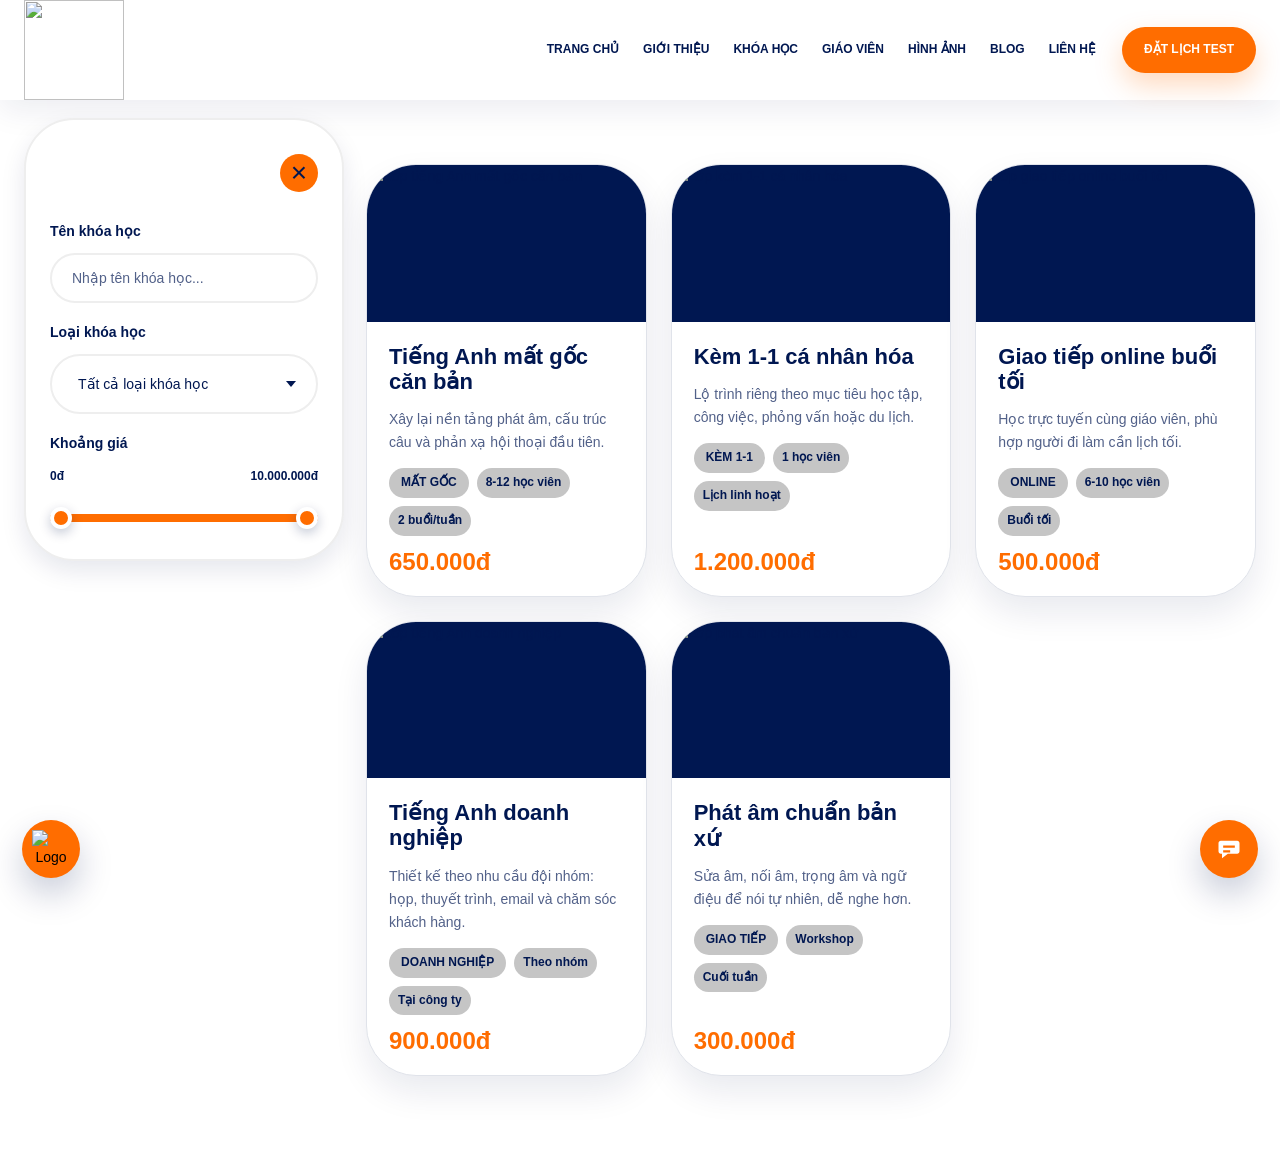
==== courses.html @ 7f7ee921 "a" ====
<!DOCTYPE html>
<html lang="vi">
<head>
    <meta charset="utf-8" />
    <meta name="viewport" content="width=device-width, initial-scale=1.0" />
    <meta name="description" content="Trung t&#xE2;m ti&#x1EBF;ng Anh giao ti&#x1EBF;p t&#x1EA1;i TPHCM v&#x1EDB;i l&#x1EDB;p s&#x129; s&#x1ED1; nh&#x1ECF;, gi&#xE1;o vi&#xEA;n n&#x1B0;&#x1EDB;c ngo&#xE0;i v&#xE0; l&#x1ED9; tr&#xEC;nh luy&#x1EC7;n ph&#x1EA3;n x&#x1EA1; nghe n&#xF3;i." />
    <title>Kh&#xF3;a h&#x1ECD;c - Ti&#x1EBF;ng Anh Vui v&#x1EBB;</title>
        <link rel="preconnect" href="https://tienganhvuive.vn" />
        <link rel="preconnect" href="https://res.cloudinary.com" />
    <link rel="stylesheet" href="LandingEn/wwwroot/lib/bootstrap/dist/css/bootstrap.min.css" />
    <link rel="stylesheet" href="LandingEn/wwwroot/css/typography.css?v=4etvDH6-shuMDyziEBqP0lnq5e_6v0TZ4nw8oBdQ0dU" />
    <link rel="stylesheet" href="LandingEn/wwwroot/css/site.css?v=85vBg7sgLcY0kNnCf492U_CWwC5AOQBlbFiXB572yCE" />
    <link rel="stylesheet" href="LandingEn/wwwroot/css/popups.css?v=ZS5tEaWZCQXdr45SMygAqDBMIy8T5Eso2tAUrZI_Wzs" />
    
    <link rel="stylesheet" href="LandingEn/wwwroot/css/Course.css?v=cexwVl7jRIns7R_e5esOS1dRqHcBjhzxTG322VKYxGQ" />

</head>
<body>
<header b-z2j7jse0i2 class="site-header">
    <nav b-z2j7jse0i2 class="main-nav" aria-label="&#x110;i&#x1EC1;u h&#x1B0;&#x1EDB;ng ch&#xED;nh">
        <div b-z2j7jse0i2 class="page-shell main-nav__inner">
            <a b-z2j7jse0i2 class="brand" href="./" aria-label="Ti&#x1EBF;ng Anh Vui v&#x1EBB;">
                <img b-z2j7jse0i2 src="https://res.cloudinary.com/dfzck0syr/image/upload/v1773413645/Unity_logo_jspj6u.png" alt="" />
            </a>
            <input b-z2j7jse0i2 class="nav-toggle" type="checkbox" id="nav-toggle" aria-label="M&#x1EDF; menu" />
            <label b-z2j7jse0i2 class="nav-toggle-label" for="nav-toggle" aria-hidden="true">
                <span b-z2j7jse0i2></span>
                <span b-z2j7jse0i2></span>
                <span b-z2j7jse0i2></span>
            </label>
            <div b-z2j7jse0i2 class="nav-links">
                    <a b-z2j7jse0i2 href="./#home">Trang ch&#x1EE7;</a>
                    <a b-z2j7jse0i2 href="./#intro">Gi&#x1EDB;i thi&#x1EC7;u</a>
                    <a b-z2j7jse0i2 href="courses.html">Kh&#xF3;a h&#x1ECD;c</a>
                    <a b-z2j7jse0i2 href="./#teachers">Gi&#xE1;o vi&#xEA;n</a>
                    <a b-z2j7jse0i2 href="./#gallery">H&#xEC;nh &#x1EA3;nh</a>
                    <a b-z2j7jse0i2 href="./#news">Blog</a>
                    <a b-z2j7jse0i2 href="./#contact">Li&#xEA;n h&#x1EC7;</a>
            </div>
                <a b-z2j7jse0i2 class="nav-cta" href="./#test-popup" data-test-trigger>&#x110;&#x1EB7;t l&#x1ECB;ch test</a>
        </div>
    </nav>
</header>

<main b-z2j7jse0i2>
    


<section class="courses-page">
    <div class="page-shell">
        <header class="courses-page__heading">
        </header>

        <div class="courses-page__workspace" data-course-layout>
        <form class="course-filter" data-course-filter>
            <div class="course-filter__header">
                <button class="course-filter__close" type="button" aria-label="T&#7841;m &#273;&#243;ng b&#7843;ng l&#7885;c" aria-expanded="true" data-course-filter-close>&times;</button>
            </div>
            <label class="course-filter__field course-filter__field--wide">
                <span>Tên khóa học</span>
                <input type="search" name="courseName" placeholder="Nhập tên khóa học..." autocomplete="off" />
            </label>
            <label class="course-filter__field">
                <span>Lo&#7841;i kh&#243;a h&#7885;c</span>
                <div class="course-type-field" data-course-type-select>
                    <button class="course-type-field__trigger" type="button" aria-expanded="false">
                        <span>T&#7845;t c&#7843; lo&#7841;i kh&#243;a h&#7885;c</span>
                        <span class="course-type-field__caret"></span>
                    </button>
                    <input type="hidden" name="courseType" value="" />
                    <div class="course-type-field__dropdown">
                        <button type="button" data-value="">T&#7845;t c&#7843; lo&#7841;i kh&#243;a h&#7885;c</button>
                        <button type="button" data-value="giao-tiep">Giao ti&#7871;p</button>
                        <button type="button" data-value="kem-1-1">K&#232;m 1-1</button>
                        <button type="button" data-value="mat-goc">M&#7845;t g&#7889;c</button>
                        <button type="button" data-value="online">Online</button>
                        <button type="button" data-value="doanh-nghiep">Doanh nghi&#7879;p</button>
                    </div>
                </div>
            </label>
            <div class="course-filter__field course-filter__field--wide course-filter__range-field">
                <span>Khoảng giá</span>
                <div class="course-price-range" data-course-price-range>
                    <div class="course-price-range__values">
                        <output data-course-min-price>0đ</output>
                        <output data-course-max-price>10.000.000đ</output>
                    </div>
                    <div class="course-price-range__slider">
                        <input type="range" name="minPrice" min="0" max="10000000" step="50000" value="0" aria-label="Giá thấp nhất" />
                        <input type="range" name="maxPrice" min="0" max="10000000" step="50000" value="10000000" aria-label="Giá cao nhất" />
                    </div>
                </div>
            </div>
        </form>

        <div class="course-results">
            <button class="course-filter-toggle" type="button" aria-label="M&#7903; b&#7843;ng l&#7885;c" aria-expanded="false" data-course-filter-open hidden>
                <img src="LandingEn/wwwroot/img/filter-button.svg" alt="" />
            </button>

        <div class="course-list" data-course-list>
                <article class="course-list__card"
                         data-course-card
                         data-title="Ti&#x1EBF;ng Anh m&#x1EA5;t g&#x1ED1;c c&#x103;n b&#x1EA3;n"
                         data-type="mat-goc"
                         data-price="650000"
                         data-course-video="https://www.youtube-nocookie.com/embed/videoseries?list=PL4dsuY41Ze_Mjm-L0pfLfeEwmZFC5w-U7"
                         data-course-detail="Ti&#x1EBF;ng Anh m&#x1EA5;t g&#x1ED1;c c&#x103;n b&#x1EA3;n &#x111;&#x1B0;&#x1EE3;c thi&#x1EBF;t k&#x1EBF; &#x111;&#x1EC3; gi&#xFA;p h&#x1ECD;c vi&#xEA;n x&#xE2;y l&#x1EA1;i n&#x1EC1;n t&#x1EA3;ng ph&#xE1;t &#xE2;m, c&#x1EA5;u tr&#xFA;c c&#xE2;u v&#xE0; ph&#x1EA3;n x&#x1EA1; h&#x1ED9;i tho&#x1EA1;i theo t&#x1EEB;ng b&#x1B0;&#x1EDB;c."
                         data-course-audience="8-12 h&#x1ECD;c vi&#xEA;n"
                         data-course-schedule="2 bu&#x1ED5;i/tu&#x1EA7;n"
                         data-course-roadmap="Ki&#x1EC3;m tra &#x111;&#x1EA7;u v&#xE0;o, c&#x1EE7;ng c&#x1ED1; ph&#xE1;t &#xE2;m v&#xE0; m&#x1EAB;u c&#xE2;u n&#x1EC1;n t&#x1EA3;ng, luy&#x1EC7;n h&#x1ED9;i tho&#x1EA1;i ng&#x1EAF;n r&#x1ED3;i theo d&#xF5;i ti&#x1EBF;n &#x111;&#x1ED9; trong su&#x1ED1;t kh&#xF3;a h&#x1ECD;c.">
                    <img src="https://tienganhnghenoi.vn/wp-content/uploads/2025/11/lop-nhom-vuong-1-min.jpg" alt="L&#x1EDB;p ti&#x1EBF;ng Anh m&#x1EA5;t g&#x1ED1;c c&#x103;n b&#x1EA3;n" />
                    <div class="course-list__body">
                        <h2>Ti&#x1EBF;ng Anh m&#x1EA5;t g&#x1ED1;c c&#x103;n b&#x1EA3;n</h2>
                        <p>X&#xE2;y l&#x1EA1;i n&#x1EC1;n t&#x1EA3;ng ph&#xE1;t &#xE2;m, c&#x1EA5;u tr&#xFA;c c&#xE2;u v&#xE0; ph&#x1EA3;n x&#x1EA1; h&#x1ED9;i tho&#x1EA1;i &#x111;&#x1EA7;u ti&#xEA;n.</p>
                        <div class="course-list__meta">
                            <span class="course-list__tag">M&#x1EA5;t g&#x1ED1;c</span>
                            <span>8-12 h&#x1ECD;c vi&#xEA;n</span>
                            <span>2 bu&#x1ED5;i/tu&#x1EA7;n</span>
                        </div>
                        <strong>650.000&#x111;</strong>
                        <a data-test-trigger href="./#test-popup">Đăng ký test</a>
                    </div>
                </article>
                <article class="course-list__card"
                         data-course-card
                         data-title="K&#xE8;m 1-1 c&#xE1; nh&#xE2;n h&#xF3;a"
                         data-type="kem-1-1"
                         data-price="1200000"
                         data-course-video="https://www.youtube-nocookie.com/embed/videoseries?list=PL4dsuY41Ze_MZ7yAhcn4vQ2t7-CMDKwFk"
                         data-course-detail="K&#xE8;m 1-1 c&#xE1; nh&#xE2;n h&#xF3;a t&#x1EAD;p trung v&#xE0;o m&#x1EE5;c ti&#xEA;u ri&#xEA;ng c&#x1EE7;a t&#x1EEB;ng h&#x1ECD;c vi&#xEA;n, t&#x1EEB; giao ti&#x1EBF;p c&#xF4;ng vi&#x1EC7;c &#x111;&#x1EBF;n ph&#x1ECF;ng v&#x1EA5;n, du l&#x1ECB;ch ho&#x1EB7;c h&#x1ECD;c t&#x1EAD;p."
                         data-course-audience="1 h&#x1ECD;c vi&#xEA;n"
                         data-course-schedule="L&#x1ECB;ch linh ho&#x1EA1;t"
                         data-course-roadmap="Ki&#x1EC3;m tra &#x111;&#x1EA7;u v&#xE0;o, x&#xE2;y l&#x1ED9; tr&#xEC;nh c&#xE1; nh&#xE2;n, h&#x1ECD;c theo m&#x1EE5;c ti&#xEA;u &#x1B0;u ti&#xEA;n v&#xE0; &#x111;i&#x1EC1;u ch&#x1EC9;nh ti&#x1EBF;n &#x111;&#x1ED9; sau t&#x1EEB;ng giai &#x111;o&#x1EA1;n.">
                    <img src="https://tienganhnghenoi.vn/wp-content/uploads/2025/11/lop-online-web-min.jpg" alt="L&#x1EDB;p k&#xE8;m 1-1 c&#xE1; nh&#xE2;n h&#xF3;a" />
                    <div class="course-list__body">
                        <h2>K&#xE8;m 1-1 c&#xE1; nh&#xE2;n h&#xF3;a</h2>
                        <p>L&#x1ED9; tr&#xEC;nh ri&#xEA;ng theo m&#x1EE5;c ti&#xEA;u h&#x1ECD;c t&#x1EAD;p, c&#xF4;ng vi&#x1EC7;c, ph&#x1ECF;ng v&#x1EA5;n ho&#x1EB7;c du l&#x1ECB;ch.</p>
                        <div class="course-list__meta">
                            <span class="course-list__tag">K&#xE8;m 1-1</span>
                            <span>1 h&#x1ECD;c vi&#xEA;n</span>
                            <span>L&#x1ECB;ch linh ho&#x1EA1;t</span>
                        </div>
                        <strong>1.200.000&#x111;</strong>
                        <a data-test-trigger href="./#test-popup">Đăng ký test</a>
                    </div>
                </article>
                <article class="course-list__card"
                         data-course-card
                         data-title="Giao ti&#x1EBF;p online bu&#x1ED5;i t&#x1ED1;i"
                         data-type="online giao-tiep"
                         data-price="500000"
                         data-course-video="https://www.youtube-nocookie.com/embed/videoseries?list=PL4dsuY41Ze_PDaXlrbOLzGvwVs42DECww"
                         data-course-detail="Giao ti&#x1EBF;p online bu&#x1ED5;i t&#x1ED1;i ph&#xF9; h&#x1EE3;p h&#x1ECD;c vi&#xEA;n b&#x1EAD;n ban ng&#xE0;y nh&#x1B0;ng v&#x1EAB;n c&#x1EA7;n luy&#x1EC7;n nghe n&#xF3;i &#x111;&#x1EC1;u &#x111;&#x1EB7;n v&#x1EDB;i gi&#xE1;o vi&#xEA;n."
                         data-course-audience="6-10 h&#x1ECD;c vi&#xEA;n"
                         data-course-schedule="Bu&#x1ED5;i t&#x1ED1;i"
                         data-course-roadmap="Ki&#x1EC3;m tra &#x111;&#x1EA7;u v&#xE0;o, h&#x1ECD;c tr&#x1EF1;c tuy&#x1EBF;n theo ch&#x1EE7; &#x111;&#x1EC1; giao ti&#x1EBF;p, luy&#x1EC7;n ph&#x1EA3;n x&#x1EA1; n&#xF3;i v&#xE0; nh&#x1EAD;n g&#xF3;p &#xFD; sau t&#x1EEB;ng bu&#x1ED5;i.">
                    <img src="https://tienganhnghenoi.vn/wp-content/uploads/2025/02/lop-q10-9-min.jpg" alt="L&#x1EDB;p giao ti&#x1EBF;p online bu&#x1ED5;i t&#x1ED1;i" />
                    <div class="course-list__body">
                        <h2>Giao ti&#x1EBF;p online bu&#x1ED5;i t&#x1ED1;i</h2>
                        <p>H&#x1ECD;c tr&#x1EF1;c tuy&#x1EBF;n c&#xF9;ng gi&#xE1;o vi&#xEA;n, ph&#xF9; h&#x1EE3;p ng&#x1B0;&#x1EDD;i &#x111;i l&#xE0;m c&#x1EA7;n l&#x1ECB;ch t&#x1ED1;i.</p>
                        <div class="course-list__meta">
                            <span class="course-list__tag">Online</span>
                            <span>6-10 h&#x1ECD;c vi&#xEA;n</span>
                            <span>Bu&#x1ED5;i t&#x1ED1;i</span>
                        </div>
                        <strong>500.000&#x111;</strong>
                        <a data-test-trigger href="./#test-popup">Đăng ký test</a>
                    </div>
                </article>
                <article class="course-list__card"
                         data-course-card
                         data-title="Ti&#x1EBF;ng Anh doanh nghi&#x1EC7;p"
                         data-type="doanh-nghiep giao-tiep"
                         data-price="900000"
                         data-course-video="https://www.youtube-nocookie.com/embed/videoseries?list=PL4dsuY41Ze_NzvQXS9hD1SAlBavm_7nXA"
                         data-course-detail="Ti&#x1EBF;ng Anh doanh nghi&#x1EC7;p &#x111;&#x1B0;&#x1EE3;c thi&#x1EBF;t k&#x1EBF; theo nhu c&#x1EA7;u th&#x1EF1;c t&#x1EBF; c&#x1EE7;a &#x111;&#x1ED9;i nh&#xF3;m, t&#x1EAD;p trung v&#xE0;o t&#xEC;nh hu&#x1ED1;ng giao ti&#x1EBF;p trong c&#xF4;ng vi&#x1EC7;c."
                         data-course-audience="Theo nh&#xF3;m"
                         data-course-schedule="T&#x1EA1;i c&#xF4;ng ty"
                         data-course-roadmap="Kh&#x1EA3;o s&#xE1;t nhu c&#x1EA7;u, ki&#x1EC3;m tra &#x111;&#x1EA7;u v&#xE0;o, thi&#x1EBF;t k&#x1EBF; n&#x1ED9;i dung theo nghi&#x1EC7;p v&#x1EE5; v&#xE0; b&#xE1;o c&#xE1;o ti&#x1EBF;n &#x111;&#x1ED9; &#x111;&#x1ECB;nh k&#x1EF3; cho doanh nghi&#x1EC7;p.">
                    <img src="https://tienganhnghenoi.vn/wp-content/uploads/2023/08/lop-cong-ty-3.jpg" alt="L&#x1EDB;p ti&#x1EBF;ng Anh doanh nghi&#x1EC7;p" />
                    <div class="course-list__body">
                        <h2>Ti&#x1EBF;ng Anh doanh nghi&#x1EC7;p</h2>
                        <p>Thi&#x1EBF;t k&#x1EBF; theo nhu c&#x1EA7;u &#x111;&#x1ED9;i nh&#xF3;m: h&#x1ECD;p, thuy&#x1EBF;t tr&#xEC;nh, email v&#xE0; ch&#x103;m s&#xF3;c kh&#xE1;ch h&#xE0;ng.</p>
                        <div class="course-list__meta">
                            <span class="course-list__tag">Doanh nghi&#x1EC7;p</span>
                            <span>Theo nh&#xF3;m</span>
                            <span>T&#x1EA1;i c&#xF4;ng ty</span>
                        </div>
                        <strong>900.000&#x111;</strong>
                        <a data-test-trigger href="./#test-popup">Đăng ký test</a>
                    </div>
                </article>
                <article class="course-list__card"
                         data-course-card
                         data-title="Ph&#xE1;t &#xE2;m chu&#x1EA9;n b&#x1EA3;n x&#x1EE9;"
                         data-type="giao-tiep"
                         data-price="300000"
                         data-course-video="https://www.youtube-nocookie.com/embed/videoseries?list=PL4dsuY41Ze_PDaXlrbOLzGvwVs42DECww"
                         data-course-detail="Ph&#xE1;t &#xE2;m chu&#x1EA9;n b&#x1EA3;n x&#x1EE9; gi&#xFA;p h&#x1ECD;c vi&#xEA;n s&#x1EED;a &#xE2;m, n&#x1ED1;i &#xE2;m, tr&#x1ECD;ng &#xE2;m v&#xE0; ng&#x1EEF; &#x111;i&#x1EC7;u &#x111;&#x1EC3; n&#xF3;i t&#x1EF1; nhi&#xEA;n, r&#xF5; v&#xE0; d&#x1EC5; nghe h&#x1A1;n."
                         data-course-audience="Workshop"
                         data-course-schedule="Cu&#x1ED1;i tu&#x1EA7;n"
                         data-course-roadmap="Ch&#x1EA9;n &#x111;o&#xE1;n l&#x1ED7;i ph&#xE1;t &#xE2;m, luy&#x1EC7;n &#xE2;m tr&#x1ECD;ng t&#xE2;m, th&#x1EF1;c h&#xE0;nh n&#x1ED1;i &#xE2;m v&#xE0; ng&#x1EEF; &#x111;i&#x1EC7;u qua t&#xEC;nh hu&#x1ED1;ng giao ti&#x1EBF;p.">
                    <img src="https://tienganhnghenoi.vn/wp-content/uploads/2024/12/lop-quan-10-3-min.jpg" alt="L&#x1EDB;p ph&#xE1;t &#xE2;m chu&#x1EA9;n b&#x1EA3;n x&#x1EE9;" />
                    <div class="course-list__body">
                        <h2>Ph&#xE1;t &#xE2;m chu&#x1EA9;n b&#x1EA3;n x&#x1EE9;</h2>
                        <p>S&#x1EED;a &#xE2;m, n&#x1ED1;i &#xE2;m, tr&#x1ECD;ng &#xE2;m v&#xE0; ng&#x1EEF; &#x111;i&#x1EC7;u &#x111;&#x1EC3; n&#xF3;i t&#x1EF1; nhi&#xEA;n, d&#x1EC5; nghe h&#x1A1;n.</p>
                        <div class="course-list__meta">
                            <span class="course-list__tag">Giao ti&#x1EBF;p</span>
                            <span>Workshop</span>
                            <span>Cu&#x1ED1;i tu&#x1EA7;n</span>
                        </div>
                        <strong>300.000&#x111;</strong>
                        <a data-test-trigger href="./#test-popup">Đăng ký test</a>
                    </div>
                </article>
        </div>

        <p class="course-list__empty" data-course-empty>Không tìm thấy khóa học phù hợp.</p>
        </div>
        </div>
    </div>
</section>

</main>



<div class="zalo-widget" data-zalo-widget>
    <button class="zalo-widget__trigger" type="button" aria-expanded="false" aria-controls="zalo-panel" aria-label="Mở thông tin Zalo">
        <img src="https://res.cloudinary.com/dfzck0syr/image/upload/v1788550999/zalo-1-logo_rgw9if.png" alt="Logo Zalo" />
    </button>
    <div class="zalo-widget__backdrop" data-zalo-close></div>
    <section class="zalo-widget__panel" id="zalo-panel" aria-label="Thông tin Zalo">
        <button class="floating-close" type="button" data-zalo-close aria-label="Đóng thông tin Zalo">
            <span></span>
            <span></span>
        </button>
        <div class="zalo-widget__content">
            <div class="zalo-widget__main">
                <div class="zalo-widget__profile">
                    <span class="zalo-widget__avatar">
                        <img src="https://res.cloudinary.com/dfzck0syr/image/upload/v1773413645/Unity_logo_jspj6u.png" alt="Logo popup zalo" />
                    </span>
                    <div>
                        <h3>Ti&#x1EBF;ng Anh Vui v&#x1EBB; <span>✓</span></h3>
                        <p>Gi&#xE1;o d&#x1EE5;c &amp; &#x110;&#xE0;o t&#x1EA1;o</p>
                    </div>
                </div>
                <div class="zalo-widget__details">
                    <h4>Th&#xF4;ng tin chi ti&#x1EBF;t</h4>
                    <div class="zalo-info-row">
                        <svg viewBox="0 0 24 24" aria-hidden="true"><path d="M12 2.75A7.25 7.25 0 0 0 4.75 10c0 5.35 6.72 10.72 7.01 10.94a.4.4 0 0 0 .48 0c.29-.22 7.01-5.59 7.01-10.94A7.25 7.25 0 0 0 12 2.75zm0 9.85A2.6 2.6 0 1 1 12 7.4a2.6 2.6 0 0 1 0 5.2z" /></svg>
                        <p>Th&#xE0;nh ph&#x1ED1; H&#x1ED3; Ch&#xED; Minh</p>
                    </div>
                    <div class="zalo-info-row">
                        <svg viewBox="0 0 24 24" aria-hidden="true"><path d="M6.7 10.8a15.1 15.1 0 0 0 6.5 6.5l2.15-2.15a1.35 1.35 0 0 1 1.37-.33c1.13.38 2.34.58 3.59.58.52 0 .94.42.94.94v3.4c0 .52-.42.94-.94.94A17.48 17.48 0 0 1 2.82 3.69c0-.52.42-.94.94-.94h3.41c.52 0 .94.42.94.94 0 1.25.2 2.46.58 3.59.15.47.03.98-.33 1.37L6.7 10.8z" /></svg>
                        <p><a href="tel:0528815642">0528815642</a></p>
                    </div>
                    <div class="zalo-info-row">
                        <svg viewBox="0 0 24 24" aria-hidden="true"><path d="M12 2.75a9.25 9.25 0 1 0 0 18.5 9.25 9.25 0 0 0 0-18.5zm.85 9.58 3.45 2.05-.76 1.28-4.19-2.49V6.8h1.5v5.53z" /></svg>
                        <p><span>&#x111;ang c&#x1EAD;p nh&#x1EAD;t</span> · M&#x1EDF; c&#x1EED;a l&#xFA;c 09:00</p>
                    </div>
                    <div class="zalo-info-row">
                        <svg viewBox="0 0 24 24" aria-hidden="true"><path d="M12 3.25 3.25 10.7l1 1.18 1.38-1.17v8.54h5.12v-5h2.5v5h5.12v-8.54l1.38 1.17 1-1.18L12 3.25z" /></svg>
                        <p><a href="https://tienganhvuive.vn" target="_blank" rel="noopener">https://tienganhvuive.vn</a></p>
                    </div>
                </div>
                <p class="zalo-widget__intro">V&#x1EDB;i nhi&#x1EC1;u n&#x103;m kinh nghi&#x1EC7;m trong l&#x129;nh v&#x1EF1;c &#x111;&#xE0;o t&#x1EA1;o ti&#x1EBF;ng Anh chu&#x1EA9;n b&#x1EA3;n ng&#x1EEF; t&#x1EA1;i Vi&#x1EC7;t Nam, Trung T&#xE2;m Ti&#x1EBF;ng Anh Vui v&#x1EBB; l&#xE0; m&#x1ED9;t trong nh&#x1EEF;ng &#x111;&#x1A1;n v&#x1ECB; ti&#xEA;n phong mang &#x111;&#x1EBF;n n&#x1EC1;n t&#x1EA3;ng m&#xF4;i tr&#x1B0;&#x1EDD;ng giao ti&#x1EBF;p v&#x1EDB;i gi&#xE1;o vi&#xEA;n n&#x1B0;&#x1EDB;c ngo&#xE0;i.</p>
            </div>
            <div class="zalo-widget__qr">
                <img src="https://res.cloudinary.com/dfzck0syr/image/upload/v1788551377/me_zalo_toyx50.jpg" alt="QR Zalo" />
                <span>M&#x1EDF; Zalo, b&#x1EA5;m qu&#xE9;t QR &#x111;&#x1EC3; qu&#xE9;t v&#xE0; xem tr&#xEA;n &#x111;i&#x1EC7;n tho&#x1EA1;i</span>
            </div>
        </div>
    </section>
</div>

<div class="quick-chat" data-quick-chat>
    <div class="quick-chat__menu" aria-label="Tùy chọn liên hệ nhanh">
        <a class="quick-chat__item quick-chat__item--phone" href="tel:0528815642" aria-label="Gọi điện">
            <svg viewBox="0 0 24 24" aria-hidden="true"><path d="M6.62 10.79c1.44 2.83 3.76 5.14 6.59 6.59l2.2-2.2c.3-.3.73-.39 1.12-.27 1.2.39 2.49.59 3.82.59.36 0 .65.29.65.65V20c0 .36-.29.65-.65.65C11.53 20.65 3.35 12.47 3.35 3.65 3.35 3.29 3.64 3 4 3h3.85c.36 0 .65.29.65.65 0 1.33.2 2.62.59 3.82.12.39.03.82-.27 1.12l-2.2 2.2z" /></svg>
            <span>Hotline</span>
        </a>
        <a class="quick-chat__item quick-chat__item--messenger" href="https://m.me/tienganhvuive" target="_blank" rel="noopener" aria-label="Facebook Messenger">
            <svg viewBox="0 0 24 24" aria-hidden="true"><path d="M12 2C6.48 2 2 6.14 2 11.25c0 2.91 1.45 5.51 3.72 7.2V22l3.4-1.87c.91.25 1.88.38 2.88.38 5.52 0 10-4.14 10-9.26S17.52 2 12 2zm.97 12.46-2.55-2.72-4.98 2.72 5.47-5.82 2.61 2.72 4.92-2.72-5.47 5.82z" /></svg>
            <span>Messenger</span>
        </a>
        <a class="quick-chat__item quick-chat__item--facebook" href="https://www.facebook.com/tienganhvuive/" target="_blank" rel="noopener" aria-label="Facebook">
            <svg viewBox="0 0 24 24" aria-hidden="true"><path d="M13.4 21v-7.7h2.6l.4-3h-3V8.35c0-.87.24-1.46 1.49-1.46h1.59V4.2c-.27-.04-1.22-.12-2.32-.12-2.3 0-3.88 1.4-3.88 3.98v2.22H7.7v3h2.58V21h3.12z" /></svg>
            <span>Facebook</span>
        </a>
        <a class="quick-chat__item quick-chat__item--mail" href="mailto:tienganhvuive@gmail.com" aria-label="Email">
            <svg viewBox="0 0 24 24" aria-hidden="true"><path d="M4 5h16c.55 0 1 .45 1 1v12c0 .55-.45 1-1 1H4c-.55 0-1-.45-1-1V6c0-.55.45-1 1-1zm8 7.35L5.34 7H5v10h14V7h-.34L12 12.35zM6.86 7 12 11.1 17.14 7H6.86z" /></svg>
            <span>Email</span>
        </a>
    </div>
    <button class="quick-chat__trigger" type="button" aria-expanded="false" aria-label="Mở tùy chọn liên hệ">
        <svg class="quick-chat__icon quick-chat__icon--chat" viewBox="0 0 24 24" aria-hidden="true"><path d="M5 5h14c1.1 0 2 .9 2 2v7c0 1.1-.9 2-2 2h-8l-5 4v-4H5c-1.1 0-2-.9-2-2V7c0-1.1.9-2 2-2zm2 4v2h10V9H7zm0 4v2h6v-2H7z" /></svg>
        <svg class="quick-chat__icon quick-chat__icon--close" viewBox="0 0 24 24" aria-hidden="true"><path d="M6.4 5 12 10.6 17.6 5 19 6.4 13.4 12 19 17.6 17.6 19 12 13.4 6.4 19 5 17.6 10.6 12 5 6.4 6.4 5z" /></svg>
    </button>
</div>

<div class="test-modal" id="test-popup" data-test-modal aria-hidden="true">
    <div class="test-modal__backdrop" data-test-close></div>
    <section class="test-modal__panel" role="dialog" aria-modal="true" aria-labelledby="test-modal-title">
        <button class="floating-close" type="button" data-test-close aria-label="Đóng popup đăng ký test">
            <span></span>
            <span></span>
        </button>
        <div class="test-modal__register">
        <h2 id="test-modal-title">Đăng Ký Test Trình Độ Miễn Phí</h2>
        <p>Đăng ký Test trình độ Miễn Phí cùng Giáo Viên Bản Xứ tại Ti&#x1EBF;ng Anh Vui v&#x1EBB;</p>
        <form class="test-form" novalidate>
            <label class="test-field" data-field="fullName">
                <span>Họ Tên *</span>
                <input type="text" name="fullName" autocomplete="name" placeholder="Họ Tên *" required />
                <em class="field-error">Trường này là bắt buộc</em>
            </label>
            <label class="test-field" data-field="phone">
                <span>Số Điện Thoại *</span>
                <div class="phone-field" data-country-select>
                    <button class="phone-field__country" type="button" aria-expanded="false" aria-label="Chọn quốc gia">
                        <span class="phone-field__flag">VN</span>
                        <span class="phone-field__caret"></span>
                    </button>
                    <div class="phone-field__input">
                        <span>Số Điện Thoại *</span>
                        <input type="tel" name="phone" autocomplete="tel" placeholder="+84 000 000 000" required />
                    </div>
                    <input type="hidden" name="countryCode" value="+84" />
                    <div class="phone-field__dropdown">
                        <div class="phone-field__search">
                            <span>⌕</span>
                            <input type="search" placeholder="Tìm kiếm quốc gia..." aria-label="Tìm kiếm quốc gia" />
                        </div>
                        <button type="button" data-code="+84" data-flag="VN"><span>Việt Nam</span><em>(+84)</em></button>
                        <button type="button" data-code="+44" data-flag="UK"><span>Vương quốc Anh</span><em>(+44)</em></button>
                    </div>
                </div>
                <em class="field-error">Trường này là bắt buộc</em>
            </label>
            <fieldset class="test-field" data-field="location">
                <legend>Bạn có thể học ở cơ sở nào? *</legend>
                <div class="test-form__locations">
                    <label><input type="radio" name="location" value="Quận 10" required /> <span>Quận 10</span></label>
                    <label><input type="radio" name="location" value="Bình Thạnh" /> <span>Bình Thạnh</span></label>
                    <label><input type="radio" name="location" value="Gò Vấp" /> <span>Gò Vấp</span></label>
                </div>
                <em class="field-error">Trường này là bắt buộc</em>
            </fieldset>
            <label class="test-field" data-field="need">
                <span>Nhu cầu học tiếng Anh của bạn</span>
                <div class="need-field" data-need-select>
                    <button class="need-field__trigger" type="button" aria-expanded="false">
                        <span>Nhu cầu học tiếng Anh của bạn</span>
                        <span class="need-field__caret"></span>
                    </button>
                    <input type="hidden" name="need" value="" />
                    <div class="need-field__dropdown">
                        <button type="button" data-value="Lớp Mất Gốc">Lớp Mất Gốc</button>
                        <button type="button" data-value="Lớp Giao Tiếp Nhóm">Lớp Giao Tiếp Nhóm</button>
                        <button type="button" data-value="Lớp 1 Kèm 1 (Online/Offline)">Lớp 1 Kèm 1 (Online/Offline)</button>
                        <button type="button" data-value="Lớp Thiếu Niên (10-15 Tuổi)">Lớp Thiếu Niên (10-15 Tuổi)</button>
                    </div>
                </div>
                <em class="field-error">Trường này là bắt buộc</em>
            </label>
            <button type="submit">Đăng ký</button>
            <p class="form-error-summary">Vui lòng điền vào tất cả các trường bắt buộc</p>
        </form>
        </div>
        <div class="test-modal__success" aria-live="polite" aria-hidden="true">
            <h2>Thành công</h2>
            <div class="test-success__actions">
                <button class="test-success__button test-success__button--zalo" type="button" data-test-contact="zalo" aria-label="Mở Zalo">
                    <img src="https://res.cloudinary.com/dfzck0syr/image/upload/v1788550999/zalo-1-logo_rgw9if.png" alt="Logo Zalo" />
                </button>
                <button class="test-success__button test-success__button--messenger" type="button" data-test-contact="messenger" aria-label="Mở Messenger">
                    <svg viewBox="0 0 24 24" aria-hidden="true"><path d="M12 2C6.48 2 2 6.14 2 11.25c0 2.91 1.45 5.51 3.72 7.2V22l3.4-1.87c.91.25 1.88.38 2.88.38 5.52 0 10-4.14 10-9.26S17.52 2 12 2zm.97 12.46-2.55-2.72-4.98 2.72 5.47-5.82 2.61 2.72 4.92-2.72-5.47 5.82z" /></svg>
                </button>
                <button class="test-success__button test-success__button--mail" type="button" data-test-contact="mail" aria-label="Mở Mail">
                    <svg viewBox="0 0 24 24" aria-hidden="true"><path d="M4 5h16c.55 0 1 .45 1 1v12c0 .55-.45 1-1 1H4c-.55 0-1-.45-1-1V6c0-.55.45-1 1-1zm8 7.35L5.34 7H5v10h14V7h-.34L12 12.35zM6.86 7 12 11.1 17.14 7H6.86z" /></svg>
                </button>
            </div>
        </div>
    </section>
</div>


<script src="LandingEn/wwwroot/lib/jquery/dist/jquery.min.js"></script>
<script src="LandingEn/wwwroot/lib/bootstrap/dist/js/bootstrap.bundle.min.js"></script>
<script>window.LANDINGEN_STATIC_SITE = true;</script>
<script src="LandingEn/wwwroot/js/site.js?v=ZHbkGyqnZZeMD0OLZimg5YY1vYtOe0P2uBZOkkKaVDI"></script>

</body>
</html>
---- LandingEn/wwwroot/css/typography.css ----
/*typography*/

:root {
    --font-main: Arial, "Helvetica Neue", Helvetica, Tahoma, "Segoe UI", sans-serif;

    --text-small: 12px;
    --text-body: 14px;
    --text-title: 20px;
    --text-display: 40px;

    --color-primary: #ff6d00;
    --color-secondary: #c5c5c5;
    --color-text: #001751;
    --color-surface: #ffffff;

    --radius-Panel: 50px;
    --radius-Button: 150px;
}
---- LandingEn/wwwroot/css/site.css ----
* {
    box-sizing: border-box;
}

html {
    scroll-behavior: smooth;
}

body {
    margin: 0;
    color: var(--color-text);
    font-family: var(--font-main);
    font-size: var(--text-body);
    line-height: 1.65;
    background: var(--color-surface);
}

img {
    display: block;
    max-width: 100%;
}

a {
    color: inherit;
    text-decoration: none;
}

p {
    margin: 0 0 18px;
}

h1,
h2,
h3,
h4,
h5,
h6 {
    margin: 0;
    line-height: 1.14;
    font-weight: 800;
    letter-spacing: 0;
}

h1 {
    font-size: var(--text-display);
}

h2,
h3,
h4,
h5,
h6 {
    font-size: var(--text-title);
}

small,
.small {
    font-size: var(--text-small);
}

button,
input,
select,
textarea {
    font: inherit;
}

.page-shell {
    width: min(1680px, calc(100% - 48px));
    margin-inline: auto;
}

.section {
    padding: 92px 0;
}

.section-soft {
    background: color-mix(in srgb, var(--color-text) 4%, var(--color-surface));
}

.section-dark {
    color: var(--color-surface);
    background: radial-gradient(circle at 15% 20%, color-mix(in srgb, var(--color-secondary) 42%, transparent), transparent 34%), var(--color-text);
}

.eyebrow {
    margin: 0 0 12px;
    color: var(--color-primary);
    font-size: var(--text-small);
    font-weight: 800;
    letter-spacing: 0;
    text-transform: uppercase;
}

.section-heading {
    width: min(760px, 100%);
    margin: 0 auto 44px;
    text-align: center;
}

.section-heading h2 {
    font-size: var(--text-display);
}

.section-heading p:not(.eyebrow) {
    color: color-mix(in srgb, var(--color-surface) 76%, transparent);
}

.site-header {
    position: sticky;
    top: 0;
    z-index: 50;
    background: var(--color-surface);
    box-shadow: 0 10px 30px color-mix(in srgb, var(--color-text) 8%, transparent);
}

.top-strip {
    color: var(--color-surface);
    font-size: var(--text-small);
    font-weight: 700;
    background: var(--color-primary);
}

.top-strip__inner {
    min-height: 34px;
    display: flex;
    align-items: center;
    justify-content: space-between;
    gap: 16px;
}

.main-nav__inner {
    min-height: 82px;
    display: grid;
    grid-template-columns: auto 1fr auto;
    align-items: center;
    gap: 26px;
}

.brand img {
    width: 100px;
    height: 100px;
    object-fit: contain;
}

.nav-links {
    display: flex;
    align-items: center;
    justify-content: flex-end;
    gap: 24px;
    color: var(--color-text);
    font-size: var(--text-small);
    font-weight: 800;
    text-transform: uppercase;
}

.nav-links a {
    padding: 30px 0;
}

.nav-links a:hover {
    color: var(--color-primary);
}

.nav-cta,
.btn-primary,
.btn-secondary {
    display: inline-flex;
    min-height: 46px;
    align-items: center;
    justify-content: center;
    border-radius: var(--radius-Button);
    padding: 0 22px;
    font-size: var(--text-small);
    font-weight: 800;
    text-transform: uppercase;
    transition: transform .2s ease, box-shadow .2s ease, background .2s ease;
}

.nav-cta,
.btn-primary {
    color: var(--color-surface);
    background: var(--color-primary);
    box-shadow: 0 12px 28px color-mix(in srgb, var(--color-primary) 26%, transparent);
}

.btn-secondary {
    color: var(--color-surface);
    border: 1px solid color-mix(in srgb, var(--color-surface) 56%, transparent);
    background: color-mix(in srgb, var(--color-surface) 8%, transparent);
}

.nav-cta:hover,
.btn-primary:hover,
.btn-secondary:hover {
    color: var(--color-surface);
    transform: translateY(-2px);
}

.nav-toggle,
.nav-toggle-label {
    display: none;
}


@media (max-width: 1080px) {
    .main-nav__inner {
        grid-template-columns: auto auto auto;
    }

    .nav-links {
        gap: 14px;
        font-size: var(--text-small);
    }
}

@media (max-width: 820px) {
    .page-shell {
        width: min(100% - 28px, 720px);
    }

    .section {
        padding: 64px 0;
    }

    .section-heading h2 {
        font-size: var(--text-display);
    }

    .top-strip {
        display: none;
    }

    .main-nav__inner {
        min-height: 72px;
        grid-template-columns: auto auto;
    }

    .nav-toggle-label {
        display: grid;
        justify-self: end;
        gap: 5px;
        width: 44px;
        height: 44px;
        place-content: center;
        border: 1px solid color-mix(in srgb, var(--color-text) 12%, var(--color-surface));
        border-radius: var(--radius-Button);
        cursor: pointer;
    }

    .nav-toggle-label span {
        display: block;
        width: 20px;
        height: 2px;
        background: var(--color-text);
    }

    .nav-links,
    .nav-cta {
        display: none;
    }

    .nav-toggle:checked ~ .nav-links {
        position: absolute;
        left: 14px;
        right: 14px;
        top: 72px;
        display: grid;
        gap: 0;
        padding: 12px;
        border: 1px solid color-mix(in srgb, var(--color-text) 12%, var(--color-surface));
        border-radius: var(--radius-Panel);
        background: var(--color-surface);
        box-shadow: 0 22px 60px color-mix(in srgb, var(--color-text) 12%, transparent);
    }

    .nav-toggle:checked ~ .nav-links a {
        padding: 12px 10px;
        border-bottom: 1px solid color-mix(in srgb, var(--color-text) 12%, var(--color-surface));
    }

    .nav-toggle:checked ~ .nav-links a:last-child {
        border-bottom: 0;
    }
}

@media (max-width: 560px) {
    body {
        font-size: var(--text-body);
    }

    .section-heading {
        margin-bottom: 30px;
        text-align: left;
    }

    .section-heading h2 {
        font-size: var(--text-display);
    }

    .btn-primary,
    .btn-secondary {
        width: 100%;
    }
}
---- LandingEn/wwwroot/css/popups.css ----
.zalo-widget,
.quick-chat {
    position: fixed;
    z-index: 70;
}

.zalo-widget {
    left: 22px;
    bottom: 22px;
}

.zalo-widget.is-open {
    z-index: 90;
}

.quick-chat {
    right: 22px;
    bottom: 22px;
}

.zalo-widget__trigger,
.quick-chat__trigger,
.quick-chat__item {
    display: grid;
    width: 58px;
    height: 58px;
    place-items: center;
    border: 0;
    border-radius: var(--radius-Button);
    cursor: pointer;
    box-shadow: 0 16px 34px color-mix(in srgb, var(--color-text) 22%, transparent);
}

.zalo-widget__trigger {
    background: var(--color-primary);
}

.zalo-widget__trigger img {
    width: 38px;
    height: 38px;
    object-fit: contain;
}

.zalo-widget__backdrop {
    position: fixed;
    inset: 0;
    z-index: 0;
    background: color-mix(in srgb, var(--color-text) 46%, transparent);
    opacity: 0;
    pointer-events: none;
    transition: opacity .2s ease;
}

.zalo-widget__panel {
    position: fixed;
    left: 50%;
    top: 50%;
    z-index: 1;
    width: min(1140px, calc(100vw - 28px));
    max-height: calc(100vh - 56px);
    overflow: auto;
    padding: 48px 48px 52px;
    border: 1px solid color-mix(in srgb, var(--color-text) 12%, var(--color-surface));
    border-radius: var(--radius-Panel);
    color: var(--color-text);
    background: var(--color-surface);
    box-shadow: 0 24px 70px color-mix(in srgb, var(--color-text) 22%, transparent);
    opacity: 0;
    pointer-events: none;
    transform: translate(-50%, -46%) scale(.98);
    transition: opacity .2s ease, transform .2s ease;
}

.zalo-widget.is-open .zalo-widget__backdrop {
    opacity: 1;
    pointer-events: auto;
}

.zalo-widget.is-open .zalo-widget__panel {
    opacity: 1;
    pointer-events: auto;
    transform: translate(-50%, -50%) scale(1);
}

.floating-close {
    position: absolute;
    top: 12px;
    right: 12px;
    display: grid;
    width: 34px;
    height: 34px;
    place-items: center;
    border: 0;
    border-radius: var(--radius-Button);
    background: var(--color-primary);
    cursor: pointer;
}

.floating-close span {
    position: absolute;
    width: 16px;
    height: 2px;
    border-radius: var(--radius-Button);
    background: var(--color-text);
}

.floating-close span:first-child {
    transform: rotate(45deg);
}

.floating-close span:last-child {
    transform: rotate(-45deg);
}

.zalo-widget__content {
    display: flex;
    gap: 50px;
    align-items: start;
    justify-content: space-between;
}

.zalo-widget__main {
    flex: 1 1 auto;
    min-width: 0;
    max-width: 740px;
}

.zalo-widget__profile {
    display: grid;
    grid-template-columns: 100px 1fr;
    gap: 30px;
    align-items: center;
    margin-bottom: 48px;
    padding-right: 34px;
}

.zalo-widget__avatar {
    display: grid;
    width: 100px;
    height: 100px;
    place-items: center;
    border-radius: var(--radius-Panel);
    background: var(--color-surface);
    box-shadow: 0 8px 24px color-mix(in srgb, var(--color-text) 12%, transparent);
    overflow: hidden;
}

.zalo-widget__avatar img {
    width: 100%;
    height: 100%;
    object-fit: contain;
}

.zalo-widget__profile h3 {
    margin-bottom: 5px;
    font-size: var(--text-title);
}

.zalo-widget__profile h3 span {
    display: inline-grid;
    width: 25px;
    height: 25px;
    margin-left: 6px;
    place-items: center;
    border-radius: var(--radius-Panel);
    color: var(--color-surface);
    font-size: var(--text-body);
    line-height: 1;
    background: var(--color-primary);
}

.zalo-widget__profile p,
.zalo-widget__intro {
    margin: 0;
    color: color-mix(in srgb, var(--color-text) 68%, var(--color-surface));
}

.zalo-widget__details {
    display: grid;
    gap: 16px;
    padding: 0 0 30px;
    border-bottom: 1px solid color-mix(in srgb, var(--color-text) 12%, var(--color-surface));
}

.zalo-widget__details h4 {
    margin: 0 0 4px;
    color: var(--color-text);
    font-size: var(--text-title);
    font-weight: 800;
}

.zalo-widget__intro {
    margin-top: 28px;
    font-size: var(--text-body);
    line-height: 1.72;
}

.zalo-info-row {
    display: grid;
    grid-template-columns: 28px 1fr;
    gap: 16px;
    align-items: start;
    color: var(--color-text);
    font-size: var(--text-body);
    line-height: 1.42;
}

.zalo-info-row svg {
    width: 22px;
    height: 22px;
    margin-top: 2px;
    fill: none;
    stroke: color-mix(in srgb, var(--color-text) 68%, var(--color-surface));
    stroke-width: 1.6;
}

.zalo-info-row p {
    margin: 0;
}

.zalo-info-row a {
    color: var(--color-secondary);
}

.zalo-info-row span {
    color: var(--color-secondary);
    font-weight: 800;
}

.zalo-widget__qr {
    display: grid;
    flex: 0 0 260px;
    gap: 12px;
    justify-items: center;
    align-self: start;
    padding-top: 4px;
    color: color-mix(in srgb, var(--color-text) 68%, var(--color-surface));
    font-size: var(--text-small);
    font-weight: 700;
    text-align: center;
}

.zalo-widget__qr img {
    width: 260px;
    border: 1px solid color-mix(in srgb, var(--color-text) 12%, var(--color-surface));
    border-radius: var(--radius-Panel);
    box-shadow: 0 8px 26px color-mix(in srgb, var(--color-text) 8%, transparent);
}

.quick-chat__trigger {
    position: relative;
    color: var(--color-surface);
    background: var(--color-primary);
}

.quick-chat__icon {
    position: absolute;
    width: 28px;
    height: 28px;
    fill: currentColor;
    transition: opacity .16s ease, transform .16s ease;
}

.quick-chat__icon--close {
    opacity: 0;
    transform: scale(.78) rotate(-60deg);
}

.quick-chat__menu {
    position: absolute;
    right: 0;
    bottom: 72px;
    display: grid;
    gap: 12px;
    opacity: 0;
    pointer-events: none;
    transform: translateY(18px);
    transition: opacity .2s ease, transform .2s ease;
}

.quick-chat.is-open .quick-chat__menu {
    opacity: 1;
    pointer-events: auto;
    transform: translateY(0);
}

.quick-chat.is-open .quick-chat__icon--chat {
    opacity: 0;
    transform: scale(.78) rotate(60deg);
}

.quick-chat.is-open .quick-chat__icon--close {
    opacity: 1;
    transform: scale(1) rotate(0);
}

.quick-chat__item {
    position: relative;
    color: var(--color-surface);
}

.quick-chat__item svg {
    width: 30px;
    height: 30px;
    fill: currentColor;
}

.quick-chat__item span {
    position: absolute;
    top: 50%;
    right: 70px;
    max-width: 190px;
    padding: 8px 14px;
    border-radius: var(--radius-Button);
    color: var(--color-text);
    font-weight: 700;
    line-height: 1.25;
    white-space: nowrap;
    background: var(--color-surface);
    box-shadow: 0 12px 26px color-mix(in srgb, var(--color-text) 14%, transparent);
    opacity: 0;
    transform: translate(8px, -50%);
    transition: opacity .16s ease, transform .16s ease;
}

.quick-chat__item:hover span,
.quick-chat__item:focus span {
    opacity: 1;
    transform: translate(0, -50%);
}

.quick-chat__item span::after {
    content: "";
    position: absolute;
    top: 50%;
    right: -8px;
    width: 0;
    height: 0;
    border-top: 8px solid transparent;
    border-bottom: 8px solid transparent;
    border-left: 8px solid var(--color-surface);
    transform: translateY(-50%);
}

.quick-chat__item--phone {
    background: var(--color-primary);
}

.quick-chat__item--messenger {
    background: var(--color-primary);
}

.quick-chat__item--facebook {
    background: var(--color-primary);
}

.quick-chat__item--mail {
    background: var(--color-primary);
}

.test-modal {
    position: fixed;
    inset: 0;
    z-index: 95;
    opacity: 0;
    pointer-events: none;
    transition: opacity .2s ease;
}

.test-modal.is-open {
    opacity: 1;
    pointer-events: auto;
}

.test-modal__backdrop {
    position: absolute;
    inset: 0;
    background: color-mix(in srgb, var(--color-text) 48%, transparent);
}

.test-modal__panel {
    position: absolute;
    left: 50%;
    top: 50%;
    width: min(520px, calc(100vw - 32px));
    max-height: none;
    overflow: visible;
    padding: 36px 46px 28px;
    border-radius: var(--radius-Panel);
    background: var(--color-surface);
    box-shadow: 0 24px 80px color-mix(in srgb, var(--color-text) 28%, transparent);
    transform: translate(-50%, -46%) scale(.98);
    transition: transform .2s ease;
}

.test-modal.is-open .test-modal__panel {
    transform: translate(-50%, -50%) scale(1);
}

.test-modal__panel h2 {
    margin-bottom: 14px;
    color: var(--color-text);
    font-size: var(--text-title);
}

.test-modal__register > p {
    width: min(420px, 100%);
    margin-bottom: 20px;
    color: var(--color-text);
    font-size: var(--text-body);
    line-height: 1.65;
}

.test-modal__success {
    display: none;
    justify-items: center;
    gap: 22px;
    padding: 24px 0 8px;
    text-align: center;
}

.test-modal.is-success .test-modal__register {
    display: none;
}

.test-modal.is-success .test-modal__success {
    display: grid;
}

.test-modal__success h2 {
    margin: 0;
    color: var(--color-secondary);
    font-size: var(--text-display);
}

.test-success__actions {
    display: flex;
    align-items: center;
    justify-content: center;
    gap: 14px;
    width: 100%;
}

.test-success__button {
    display: grid;
    width: 64px;
    height: 64px;
    place-items: center;
    border: 0;
    border-radius: var(--radius-Button);
    padding: 0;
    color: var(--color-surface);
    cursor: pointer;
    box-shadow: 0 16px 34px color-mix(in srgb, var(--color-text) 22%, transparent);
}

.test-success__button img {
    width: 42px;
    height: 42px;
    object-fit: contain;
}

.test-success__button svg {
    width: 34px;
    height: 34px;
    fill: currentColor;
}

.test-success__button--zalo {
    background: var(--color-primary);
}

.test-success__button--messenger {
    background: var(--color-primary);
}

.test-success__button--mail {
    background: var(--color-primary);
}

.test-form {
    display: grid;
    gap: 16px;
}

.test-form label {
    display: grid;
    margin: 0;
}

.test-field {
    display: grid;
    gap: 8px;
}

.test-form > label > span {
    position: absolute;
    width: 1px;
    height: 1px;
    overflow: hidden;
    clip: rect(0, 0, 0, 0);
    white-space: nowrap;
}

.test-form > label > input[type="text"],
.phone-field,
.need-field__trigger {
    width: 100%;
    min-height: 52px;
    border: 0;
    border-radius: var(--radius-Button);
    padding: 0 20px;
    color: var(--color-text);
    background: color-mix(in srgb, var(--color-secondary) 18%, var(--color-surface));
    outline: none;
}

.test-form input::placeholder,
.need-field__trigger {
    color: color-mix(in srgb, var(--color-text) 68%, var(--color-surface));
    font-weight: 700;
}

.test-form > label > input[type="text"]:focus,
.phone-field:focus-within,
.need-field.is-open .need-field__trigger {
    box-shadow: 0 0 0 3px color-mix(in srgb, var(--color-secondary) 22%, transparent);
}

.test-field.is-invalid > input[type="text"],
.test-field.is-invalid .phone-field,
.test-field.is-invalid .need-field__trigger {
    box-shadow: 0 0 0 1px var(--color-primary);
}

.test-field.is-invalid .test-form__locations input {
    outline: 1px solid var(--color-primary);
    outline-offset: 1px;
}

.field-error,
.form-error-summary {
    display: none;
    margin: 0;
    color: var(--color-primary);
    font-size: var(--text-body);
    font-style: normal;
    line-height: 1.4;
}

.test-field.is-invalid .field-error,
.test-form.has-errors .form-error-summary {
    display: block;
}

.phone-field,
.need-field {
    position: relative;
}

.phone-field {
    display: grid;
    grid-template-columns: auto 1fr;
    align-items: center;
    gap: 12px;
    padding: 0 16px;
}

.phone-field.is-open {
    box-shadow: 0 0 0 1px var(--color-secondary);
}

.phone-field__country {
    display: flex;
    align-items: center;
    gap: 8px;
    height: 40px;
    min-width: 56px;
    border: 0;
    border-radius: var(--radius-Button);
    background: color-mix(in srgb, var(--color-surface) 28%, transparent);
    cursor: pointer;
}

.phone-field__flag {
    line-height: 1;
}

.phone-field__caret,
.need-field__caret {
    width: 0;
    height: 0;
    border-right: 5px solid transparent;
    border-left: 5px solid transparent;
    border-top: 6px solid var(--color-text);
}

.phone-field.is-open .phone-field__caret,
.need-field.is-open .need-field__caret {
    border-top: 0;
    border-bottom: 6px solid var(--color-text);
}

.phone-field__input {
    display: grid;
    gap: 2px;
}

.phone-field__input span {
    color: color-mix(in srgb, var(--color-text) 68%, var(--color-surface));
    font-size: var(--text-small);
    font-weight: 800;
    line-height: 1;
}

.phone-field__input input {
    width: 100%;
    min-height: 22px;
    border: 0;
    padding: 0;
    color: var(--color-text);
    background: transparent;
    outline: 0;
}

.phone-field__dropdown,
.need-field__dropdown {
    position: absolute;
    left: 0;
    right: auto;
    top: calc(100% + 8px);
    z-index: 4;
    display: grid;
    border-radius: var(--radius-Panel);
    background: var(--color-surface);
    box-shadow: 0 18px 42px color-mix(in srgb, var(--color-text) 24%, transparent);
    opacity: 0;
    pointer-events: none;
    transform: translateY(-6px);
    transition: opacity .16s ease, transform .16s ease;
}

.phone-field.is-open .phone-field__dropdown,
.need-field.is-open .need-field__dropdown {
    opacity: 1;
    pointer-events: auto;
    transform: translateY(0);
}

.phone-field__dropdown {
    width: min(360px, calc(100vw - 64px));
    max-height: 360px;
    overflow: auto;
    padding: 12px 0;
}

.phone-field__search {
    display: grid;
    grid-template-columns: auto 1fr;
    align-items: center;
    gap: 8px;
    margin: 6px 16px 10px;
    padding: 0 12px;
    min-height: 44px;
    border: 1px solid var(--color-secondary);
    border-radius: var(--radius-Button);
    color: color-mix(in srgb, var(--color-text) 68%, var(--color-surface));
    background: var(--color-primary);
}

.phone-field__search input {
    width: 100%;
    border: 0;
    background: transparent;
    outline: 0;
}

.phone-field__dropdown button,
.need-field__dropdown button {
    display: flex;
    align-items: center;
    justify-content: space-between;
    min-height: 40px;
    border: 0;
    padding: 0 18px;
    color: var(--color-text);
    text-align: left;
    background: transparent;
    cursor: pointer;
}

.phone-field__dropdown button:hover,
.need-field__dropdown button:hover {
    background: var(--color-primary);
}

.phone-field__dropdown em {
    color: color-mix(in srgb, var(--color-text) 68%, var(--color-surface));
    font-style: normal;
}

.need-field__trigger {
    display: flex;
    align-items: center;
    justify-content: space-between;
    cursor: pointer;
}

.need-field.is-open .need-field__trigger {
    box-shadow: 0 0 0 1px var(--color-secondary);
}

.need-field__dropdown {
    width: 100%;
    overflow: hidden;
    padding: 12px 0;
}

.need-field__dropdown button {
    justify-content: flex-start;
    min-height: 38px;
    padding: 0 48px;
}

.test-form fieldset {
    margin: 0;
    padding: 0;
    border: 0;
}

.test-form legend {
    margin-bottom: 8px;
    color: var(--color-text);
    font-size: var(--text-body);
}

.test-form__locations {
    display: grid;
    grid-template-columns: 1fr 1fr;
    gap: 6px 46px;
    width: min(380px, 100%);
}

.test-form__locations label {
    display: flex;
    align-items: center;
    gap: 10px;
    color: var(--color-text);
    font-size: var(--text-body);
}

.test-form__locations input {
    width: 20px;
    height: 20px;
    margin: 0;
    accent-color: var(--color-secondary);
}

.test-form button[type="submit"] {
    justify-self: center;
    min-width: 180px;
    min-height: 50px;
    border: 0;
    border-radius: var(--radius-Button);
    color: var(--color-text);
    font-weight: 800;
    background: var(--color-primary);
    cursor: pointer;
}

.test-form small {
    color: color-mix(in srgb, var(--color-text) 68%, var(--color-surface));
}
@media (max-width: 820px) {
    .zalo-widget__panel {
        width: calc(100vw - 28px);
        padding: 34px 28px 28px;
    }

    .zalo-widget__content {
        gap: 28px;
    }

    .zalo-widget__qr {
        justify-items: center;
        text-align: center;
    }

    .zalo-widget__qr img {
        width: 190px;
    }

    .zalo-widget__qr {
        flex-basis: 190px;
    }
}
@media (max-width: 560px) {
    .zalo-widget {
        left: 12px;
        bottom: 12px;
    }

    .quick-chat {
        right: 12px;
        bottom: 12px;
    }

    .zalo-widget__trigger,
    .quick-chat__trigger,
    .quick-chat__item {
        width: 52px;
        height: 52px;
    }

    .zalo-widget__panel {
        width: calc(100vw - 24px);
        max-height: calc(100vh - 24px);
        padding: 18px;
    }

    .zalo-widget__content {
        gap: 14px;
    }

    .zalo-widget__profile {
        grid-template-columns: 48px 1fr;
        gap: 12px;
        padding-right: 36px;
    }

    .zalo-widget__avatar {
        width: 48px;
        height: 48px;
    }

    .zalo-widget__profile h3 {
        font-size: var(--text-title);
    }

    .zalo-widget__details h4 {
        font-size: var(--text-title);
    }

    .zalo-info-row {
        grid-template-columns: 24px 1fr;
        gap: 10px;
        font-size: var(--text-body);
    }

    .zalo-info-row svg {
        width: 19px;
        height: 19px;
    }

    .zalo-widget__qr {
        flex: 0 0 96px;
        gap: 12px;
        justify-items: center;
        text-align: center;
        font-size: var(--text-small);
    }

    .zalo-widget__qr img {
        width: 96px;
    }

    .quick-chat__menu {
        bottom: 64px;
        gap: 10px;
    }

    .quick-chat__item span {
        display: none;
    }

    .test-modal__panel {
        padding: 34px 28px 26px;
    }

    .test-form__locations {
        grid-template-columns: 1fr;
        gap: 8px;
    }

    .test-success__actions {
        gap: 12px;
    }
}
---- LandingEn/wwwroot/css/Course.css ----
.courses-page {
    --courses-shell: 1680px;
    --courses-gutter: 24px;
    --course-filter-width: 320px;
    --course-filter-gap: 22px;
    min-height: calc(100vh - 82px);
    padding: 34px 0 92px;
    background: var(--color-surface);
}

.courses-page .page-shell {
    width: min(var(--courses-shell), calc(100% - (var(--courses-gutter) * 2)));
}

.courses-page__heading {
    display: grid;
    justify-items: center;
    margin-bottom: 30px;
    text-align: center;
}

.courses-page__title {
    display: flex;
    align-items: center;
    justify-content: center;
    gap: 14px;
    color: var(--color-text);
}

.courses-page__icon {
    display: grid;
    width: 42px;
    height: 42px;
    place-items: center;
    color: var(--color-text);
}

.courses-page__icon svg {
    width: 42px;
    height: 42px;
    fill: currentColor;
}

.courses-page h1 {
    color: var(--color-text);
    font-size: 44px;
    text-transform: uppercase;
}

.courses-page__heading p {
    margin: 0;
    color: var(--color-text);
    font-size: 22px;
    line-height: 1.4;
}

.courses-page__badge {
    display: inline-flex;
    min-height: 50px;
    align-items: center;
    justify-content: center;
    border-radius: var(--radius-Panel);
    padding: 0 28px;
    color: var(--color-text);
    font-size: 18px;
    font-weight: 900;
    text-transform: uppercase;
    background: var(--color-surface);
}

.courses-page__workspace {
    display: grid;
    grid-template-columns: var(--course-filter-width) minmax(0, 1fr);
    gap: var(--course-filter-gap);
    align-items: start;
}

.courses-page__workspace.is-filter-collapsed {
    grid-template-columns: minmax(0, 1fr);
}

.courses-page__workspace.is-filter-collapsed .course-filter {
    display: none;
}

.courses-page__workspace.is-filter-collapsed .course-results {
    grid-column: 1;
}

.course-results {
    grid-column: 2;
    min-width: 0;
}

.course-filter-toggle {
    position: fixed;
    left: max(var(--courses-gutter), calc((100vw - var(--courses-shell)) / 2));
    top: 118px;
    z-index: 70;
    display: grid;
    width: 58px;
    height: 58px;
    place-items: center;
    min-height: 0;
    border: 0;
    border-radius: var(--radius-Button);
    padding: 0;
    background: transparent;
    cursor: pointer;
}

.course-filter-toggle img {
    width: 58px;
    height: 58px;
    border-radius: var(--radius-Button);
    box-shadow: 0 16px 34px color-mix(in srgb, var(--color-text) 22%, transparent);
}

.course-filter-toggle[hidden] {
    display: none;
}

.course-filter {
    position: fixed;
    left: max(var(--courses-gutter), calc((100vw - var(--courses-shell)) / 2));
    top: 118px;
    z-index: 60;
    width: var(--course-filter-width);
    display: grid;
    grid-template-columns: 1fr;
    gap: 18px;
    align-items: stretch;
    padding: 24px;
    border: 2px solid color-mix(in srgb, var(--color-secondary) 30%, var(--color-surface));
    border-radius: var(--radius-Panel);
    background: var(--color-surface);
    box-shadow: 0 10px 24px color-mix(in srgb, var(--color-text) 10%, transparent);
}

.course-filter__header {
    display: flex;
    min-height: 58px;
    align-items: center;
    justify-content: flex-end;
}

.course-filter__close {
    display: grid;
    flex: 0 0 38px;
    width: 38px;
    height: 38px;
    place-items: center;
    border: 0;
    border-radius: var(--radius-Button);
    color: var(--color-text);
    font-size: 28px;
    line-height: 1;
    background: var(--color-primary);
    cursor: pointer;
}

.course-filter__field {
    display: grid;
    gap: 10px;
    min-width: 0;
}

.course-filter__field--wide {
    grid-column: 1 / -1;
}

.course-filter__field span {
    color: var(--color-text);
    font-weight: 900;
}

.course-filter input,
.course-filter select {
    width: 100%;
    min-height: 50px;
    border: 2px solid color-mix(in srgb, var(--color-secondary) 30%, var(--color-surface));
    border-radius: var(--radius-Button);
    padding: 0 20px;
    color: var(--color-text);
    background: var(--color-surface);
    outline: 0;
}

.course-filter input::placeholder {
    color: color-mix(in srgb, var(--color-text) 68%, var(--color-surface));
}

.course-filter input:focus,
.course-filter select:focus {
    border-color: var(--color-secondary);
    box-shadow: 0 0 0 3px color-mix(in srgb, var(--color-secondary) 16%, transparent);
}

.course-type-field {
    position: relative;
}

.course-type-field__trigger {
    display: flex;
    width: 100%;
    min-height: 60px;
    align-items: center;
    justify-content: space-between;
    gap: 16px;
    border: 2px solid color-mix(in srgb, var(--color-secondary) 30%, var(--color-surface));
    border-radius: var(--radius-Button);
    padding: 0 20px 0 26px;
    color: var(--color-text);
    text-align: left;
    background: var(--color-surface);
    cursor: pointer;
}

.course-type-field__trigger span:first-child {
    min-width: 0;
    color: var(--color-text);
    font-weight: 500;
}

.course-type-field__caret {
    flex: 0 0 auto;
    width: 0;
    height: 0;
    border-right: 5px solid transparent;
    border-left: 5px solid transparent;
    border-top: 6px solid var(--color-text);
}

.course-type-field.is-open .course-type-field__caret {
    border-top: 0;
    border-bottom: 6px solid var(--color-text);
}

.course-type-field.is-open .course-type-field__trigger {
    border-color: var(--color-secondary);
    box-shadow: 0 0 0 1px var(--color-secondary);
}

.course-type-field__dropdown {
    position: absolute;
    left: 0;
    right: 0;
    top: calc(100% + 10px);
    z-index: 5;
    display: grid;
    overflow: hidden;
    border-radius: var(--radius-Panel);
    padding: 14px 0;
    background: var(--color-surface);
    box-shadow: 0 18px 42px color-mix(in srgb, var(--color-text) 18%, transparent);
    opacity: 0;
    pointer-events: none;
    transform: translateY(10px);
    transition: opacity .16s ease, transform .16s ease;
}

.course-type-field.is-open .course-type-field__dropdown {
    opacity: 1;
    pointer-events: auto;
    transform: translateY(0);
}

.course-type-field__dropdown button {
    display: flex;
    min-height: 42px;
    align-items: center;
    border: 0;
    padding: 0 32px;
    color: var(--color-text);
    text-align: left;
    background: transparent;
    cursor: pointer;
}

.course-type-field__dropdown button:hover,
.course-type-field__dropdown button:focus {
    background: var(--color-primary);
}

.course-filter__range-field {
    gap: 12px;
}

.course-price-range {
    --range-start: 0;
    --range-end: 100;
    display: grid;
    gap: 14px;
}

.course-price-range__values {
    display: flex;
    align-items: center;
    justify-content: space-between;
    gap: 12px;
}

.course-price-range__values output {
    color: var(--color-text);
    font-size: var(--text-small);
    font-weight: 900;
}

.course-price-range__slider {
    position: relative;
    height: 34px;
}

.course-price-range__slider::before,
.course-price-range__slider::after {
    content: "";
    position: absolute;
    top: 50%;
    height: 8px;
    border-radius: var(--radius-Button);
    transform: translateY(-50%);
}

.course-price-range__slider::before {
    left: 0;
    right: 0;
    background: var(--color-primary);
}

.course-price-range__slider::after {
    left: calc(var(--range-start, 0) * 1%);
    right: calc(100% - (var(--range-end, 100) * 1%));
    background: var(--color-primary);
}

.course-filter .course-price-range input[type="range"] {
    position: absolute;
    inset: 0;
    z-index: 1;
    width: 100%;
    min-height: 34px;
    border: 0;
    padding: 0;
    background: transparent;
    box-shadow: none;
    outline: 0;
    pointer-events: none;
    -webkit-appearance: none;
    appearance: none;
}

.course-filter .course-price-range input[type="range"]::-webkit-slider-runnable-track {
    height: 8px;
    background: transparent;
}

.course-filter .course-price-range input[type="range"]::-webkit-slider-thumb {
    width: 22px;
    height: 22px;
    margin-top: -7px;
    border: 4px solid var(--color-surface);
    border-radius: var(--radius-Button);
    background: var(--color-primary);
    box-shadow: 0 4px 12px color-mix(in srgb, var(--color-text) 24%, transparent);
    cursor: pointer;
    pointer-events: auto;
    -webkit-appearance: none;
    appearance: none;
}

.course-filter .course-price-range input[type="range"]::-moz-range-track {
    height: 8px;
    background: transparent;
}

.course-filter .course-price-range input[type="range"]::-moz-range-thumb {
    width: 14px;
    height: 14px;
    border: 4px solid var(--color-surface);
    border-radius: var(--radius-Button);
    background: var(--color-primary);
    box-shadow: 0 4px 12px color-mix(in srgb, var(--color-text) 24%, transparent);
    cursor: pointer;
    pointer-events: auto;
}

.course-filter__submit {
    min-width: 120px;
    min-height: 58px;
    border: 0;
    border-radius: var(--radius-Button);
    padding: 0 24px;
    color: var(--color-surface);
    font-size: 18px;
    font-weight: 900;
    background: var(--color-primary);
    cursor: pointer;
}

.course-list {
    display: grid;
    grid-template-columns: repeat(3, 1fr);
    gap: 24px;
}

.course-list__card {
    position: relative;
    display: flex;
    height: 100%;
    flex-direction: column;
    overflow: hidden;
    border: 1px solid color-mix(in srgb, var(--color-text) 12%, var(--color-surface));
    border-radius: var(--radius-Panel);
    background: var(--color-surface);
    box-shadow: 0 16px 34px color-mix(in srgb, var(--color-text) 9%, transparent);
    cursor: pointer;
    transition: transform .18s ease, border-color .18s ease, box-shadow .18s ease, background .18s ease;
}

.course-list__card:hover,
.course-list__card:focus-visible {
    border-color: color-mix(in srgb, var(--color-primary) 35%, var(--color-surface));
    background: var(--color-surface);
    box-shadow: 0 22px 46px color-mix(in srgb, var(--color-text) 14%, transparent);
    transform: translateY(-3px);
}

.course-list__card.is-expanded {
    z-index: 90;
    overflow: visible;
    border-color: var(--color-primary);
    background: var(--color-surface);
    cursor: default;
    transform: none;
    box-shadow: none;
    filter: drop-shadow(0 28px 34px color-mix(in srgb, var(--color-text) 24%, transparent));
}

.course-list__card.is-hidden {
    display: none;
}

.course-focus-backdrop {
    position: fixed;
    inset: 0;
    z-index: 80;
    border: 0;
    padding: 0;
    background: color-mix(in srgb, var(--color-text) 58%, transparent);
    opacity: 0;
    pointer-events: none;
    transition: opacity .18s ease;
}

.course-focus-backdrop.is-active {
    opacity: 1;
    pointer-events: auto;
}

.course-list__media {
    flex: 0 0 auto;
    position: relative;
    overflow: hidden;
    width: 100%;
    aspect-ratio: 16 / 9;
    background: var(--color-text);
}

.course-list__media img,
.course-list__video-frame {
    position: absolute;
    inset: 0;
    width: 100%;
    height: 100%;
}

.course-list__media img {
    object-fit: cover;
}

.course-list__video-frame {
    display: none;
    border: 0;
    background: var(--color-text);
}

.course-list__video-zoom {
    position: absolute;
    right: 12px;
    bottom: 12px;
    z-index: 2;
    display: none;
    width: 38px;
    height: 38px;
    place-items: center;
    border: 0;
    border-radius: var(--radius-Button);
    background: color-mix(in srgb, var(--color-surface) 92%, transparent);
    box-shadow: 0 8px 20px color-mix(in srgb, var(--color-text) 24%, transparent);
    cursor: pointer;
}

.course-list__video-zoom:hover,
.course-list__video-zoom:focus-visible {
    background: var(--color-surface);
    outline: 2px solid color-mix(in srgb, var(--color-secondary) 30%, var(--color-surface));
    outline-offset: 2px;
}

.course-list__video-zoom span {
    position: absolute;
    width: 9px;
    height: 9px;
    border-color: var(--color-text);
}

.course-list__video-zoom span:nth-child(1) {
    top: 9px;
    left: 9px;
    border-top: 2px solid;
    border-left: 2px solid;
}

.course-list__video-zoom span:nth-child(2) {
    top: 9px;
    right: 9px;
    border-top: 2px solid;
    border-right: 2px solid;
}

.course-list__video-zoom span:nth-child(3) {
    right: 9px;
    bottom: 9px;
    border-right: 2px solid;
    border-bottom: 2px solid;
}

.course-list__video-zoom span:nth-child(4) {
    bottom: 9px;
    left: 9px;
    border-bottom: 2px solid;
    border-left: 2px solid;
}

.course-list__card.is-expanded .course-list__media {
    border-radius: var(--radius-Panel) var(--radius-Panel) 0 0;
}

.course-list__card.is-expanded .course-list__media img {
    display: none;
}

.course-list__card.is-expanded .course-list__video-frame {
    display: block;
}

.course-list__card.is-expanded .course-list__video-zoom {
    display: grid;
}

.course-list__card.is-expand-right .course-list__media {
    border-top-right-radius: 0;
}

.course-list__card.is-expand-left .course-list__media {
    border-top-left-radius: 0;
}

.course-list__body {
    display: flex;
    flex: 1 1 auto;
    min-width: 0;
    flex-direction: column;
    gap: 14px;
    padding: 22px;
}

.course-list__detail {
    position: absolute;
    top: -1px;
    bottom: -1px;
    z-index: 1;
    display: grid;
    width: calc(100% + 1px);
    min-width: 0;
    grid-template-rows: minmax(0, 1fr) auto;
    gap: 18px;
    border: 1px solid var(--color-primary);
    padding: 56px 24px 24px;
    background: var(--color-surface);
    opacity: 0;
    pointer-events: none;
    transition: opacity .18s ease;
}

.course-list__detail-close {
    position: absolute;
    top: 14px;
    right: 14px;
    display: grid;
    width: 36px;
    height: 36px;
    place-items: center;
    border: 0;
    border-radius: var(--radius-Button);
    background: var(--color-primary);
    cursor: pointer;
}

.course-list__detail-close:hover,
.course-list__detail-close:focus-visible {
    background: var(--color-primary);
    outline: 2px solid color-mix(in srgb, var(--color-secondary) 30%, var(--color-surface));
    outline-offset: 2px;
}

.course-list__detail-close span {
    position: absolute;
    width: 16px;
    height: 2px;
    border-radius: var(--radius-Button);
    background: var(--color-text);
}

.course-list__detail-close span:first-child {
    transform: rotate(45deg);
}

.course-list__detail-close span:last-child {
    transform: rotate(-45deg);
}

.course-list__card.is-expand-right .course-list__detail {
    left: 100%;
    border-left: 0;
    border-radius: 0 var(--radius-Panel) var(--radius-Panel) 0;
}

.course-list__card.is-expand-left .course-list__detail {
    right: 100%;
    border-right: 0;
    border-radius: var(--radius-Panel) 0 0 var(--radius-Panel);
}

.course-list__card.is-expand-inline {
    overflow: hidden;
    border: 1px solid var(--color-primary);
    border-radius: var(--radius-Panel);
}

.course-list__card.is-expand-inline .course-list__media {
    border-radius: var(--radius-Panel) var(--radius-Panel) 0 0;
}

.course-list__card.is-expand-inline .course-list__detail {
    position: relative;
    inset: auto;
    width: auto;
    border-right: 0;
    border-bottom: 0;
    border-left: 0;
    border-radius: 0;
    box-shadow: none;
}

.course-list__card.is-expanded .course-list__detail {
    opacity: 1;
    pointer-events: auto;
}

.course-list__card.is-expand-right {
    border-right: 0;
    border-top-right-radius: 0;
    border-bottom-right-radius: 0;
}

.course-list__card.is-expand-left {
    border-left: 0;
    border-top-left-radius: 0;
    border-bottom-left-radius: 0;
}

.course-list__detail-scroll {
    min-height: 0;
    min-width: 0;
    overflow: auto;
    overflow-x: hidden;
    padding-right: 8px;
    overflow-wrap: anywhere;
}

.course-list__detail-scroll p {
    margin: 0 0 14px;
    color: color-mix(in srgb, var(--color-text) 68%, var(--color-surface));
}

.course-list__detail-scroll ul {
    display: grid;
    gap: 12px;
    margin: 0;
    padding: 0;
    list-style: none;
}

.course-list__detail-scroll li {
    display: grid;
    gap: 3px;
}

.course-list__detail-scroll li strong {
    color: var(--color-text);
    font-size: var(--text-small);
    text-transform: uppercase;
}

.course-list__detail-scroll li span {
    color: var(--color-text);
}

.course-list__detail-actions {
    display: flex;
    min-width: 0;
    flex-wrap: wrap;
    gap: 8px;
    justify-content: stretch;
}

.course-list__detail-action {
    display: inline-flex;
    flex: 1 1 132px;
    min-width: min(140px, 100%);
    min-height: 42px;
    align-items: center;
    justify-content: center;
    border-radius: var(--radius-Button);
    padding: 8px 14px;
    font-weight: 900;
    line-height: 1.2;
    overflow-wrap: anywhere;
    text-align: center;
    text-transform: uppercase;
}

.course-list__detail-action--primary {
    color: var(--color-surface);
    background: var(--color-primary);
}

.course-list__detail-action--secondary {
    color: var(--color-text);
    border: 2px solid color-mix(in srgb, var(--color-secondary) 30%, var(--color-surface));
    background: var(--color-surface);
}

.course-list__tag {
    width: max-content;
    border-radius: var(--radius-Panel);
    padding: 5px 12px;
    color: var(--color-text);
    font-size: var(--text-small);
    font-weight: 900;
    text-transform: uppercase;
    background: var(--color-primary);
}

.course-list__meta .course-list__tag {
    display: inline-flex;
    align-items: center;
    width: auto;
    border-radius: var(--radius-Button);
    padding: 5px 12px;
    line-height: 1.65;
}

.course-list__body h2 {
    color: var(--color-text);
    font-size: 22px;
}

.course-list__body p {
    margin: 0;
    color: color-mix(in srgb, var(--color-text) 68%, var(--color-surface));
}

.course-list__meta {
    display: flex;
    flex-wrap: wrap;
    gap: 8px;
}

.course-list__meta span {
    border-radius: var(--radius-Button);
    padding: 5px 9px;
    color: var(--color-text);
    font-size: var(--text-small);
    font-weight: 800;
    background: var(--color-secondary);
}

.course-list__body strong {
    margin-top: auto;
    color: var(--color-primary);
    font-size: 24px;
    line-height: 1;
}

.course-list__body a {
    display: none;
}

.course-list__empty {
    display: none;
    margin: 24px 0 0;
    color: color-mix(in srgb, var(--color-text) 68%, var(--color-surface));
    font-weight: 800;
    text-align: center;
}

.course-list__empty.is-visible {
    display: block;
}

@media (max-width: 1080px) {
    .course-list {
        grid-template-columns: repeat(2, 1fr);
    }

    .courses-page__workspace,
    .courses-page__workspace.is-filter-collapsed {
        grid-template-columns: 1fr;
    }

    .course-results {
        grid-column: 1;
    }

    .course-filter-toggle {
        position: static;
        margin-bottom: 18px;
    }

    .course-filter {
        position: static;
        width: auto;
        max-height: none;
        overflow: visible;
        min-height: auto;
    }

    .course-list__card.is-expanded {
        overflow: hidden;
    }

    .course-list__detail {
        position: relative;
        display: none;
        width: auto;
        border-right: 0;
        border-bottom: 0;
        border-left: 0;
        border-radius: 0;
        box-shadow: none;
        opacity: 1;
        pointer-events: auto;
        transform: none;
    }

    .course-list__card.is-expand-left,
    .course-list__card.is-expand-right {
        border: 1px solid var(--color-primary);
        border-radius: var(--radius-Panel);
    }

    .course-list__card.is-expand-left .course-list__media,
    .course-list__card.is-expand-right .course-list__media {
        border-radius: var(--radius-Panel) var(--radius-Panel) 0 0;
    }

    .course-list__card.is-expanded .course-list__detail {
        display: grid;
        transform: none;
    }
}

@media (max-width: 820px) {
    .courses-page .page-shell {
        width: min(100% - 28px, 720px);
    }

    .courses-page {
        padding-top: 28px;
    }

    .courses-page__heading {
        margin-bottom: 48px;
    }

    .courses-page h1 {
        font-size: var(--text-display);
    }

    .courses-page__heading p {
        font-size: var(--text-title);
    }

    .course-filter__submit {
        width: 100%;
    }
}

@media (max-width: 560px) {
    .course-list {
        grid-template-columns: 1fr;
    }

    .courses-page__title {
        flex-direction: column;
        gap: 10px;
    }

    .courses-page h1 {
        font-size: 32px;
    }

    .courses-page__badge {
        min-height: 42px;
        padding: 0 18px;
        font-size: var(--text-body);
    }

    .course-filter {
        grid-template-columns: 1fr;
        padding: 18px;
    }

    .course-list__body h2 {
        font-size: var(--text-title);
    }
}
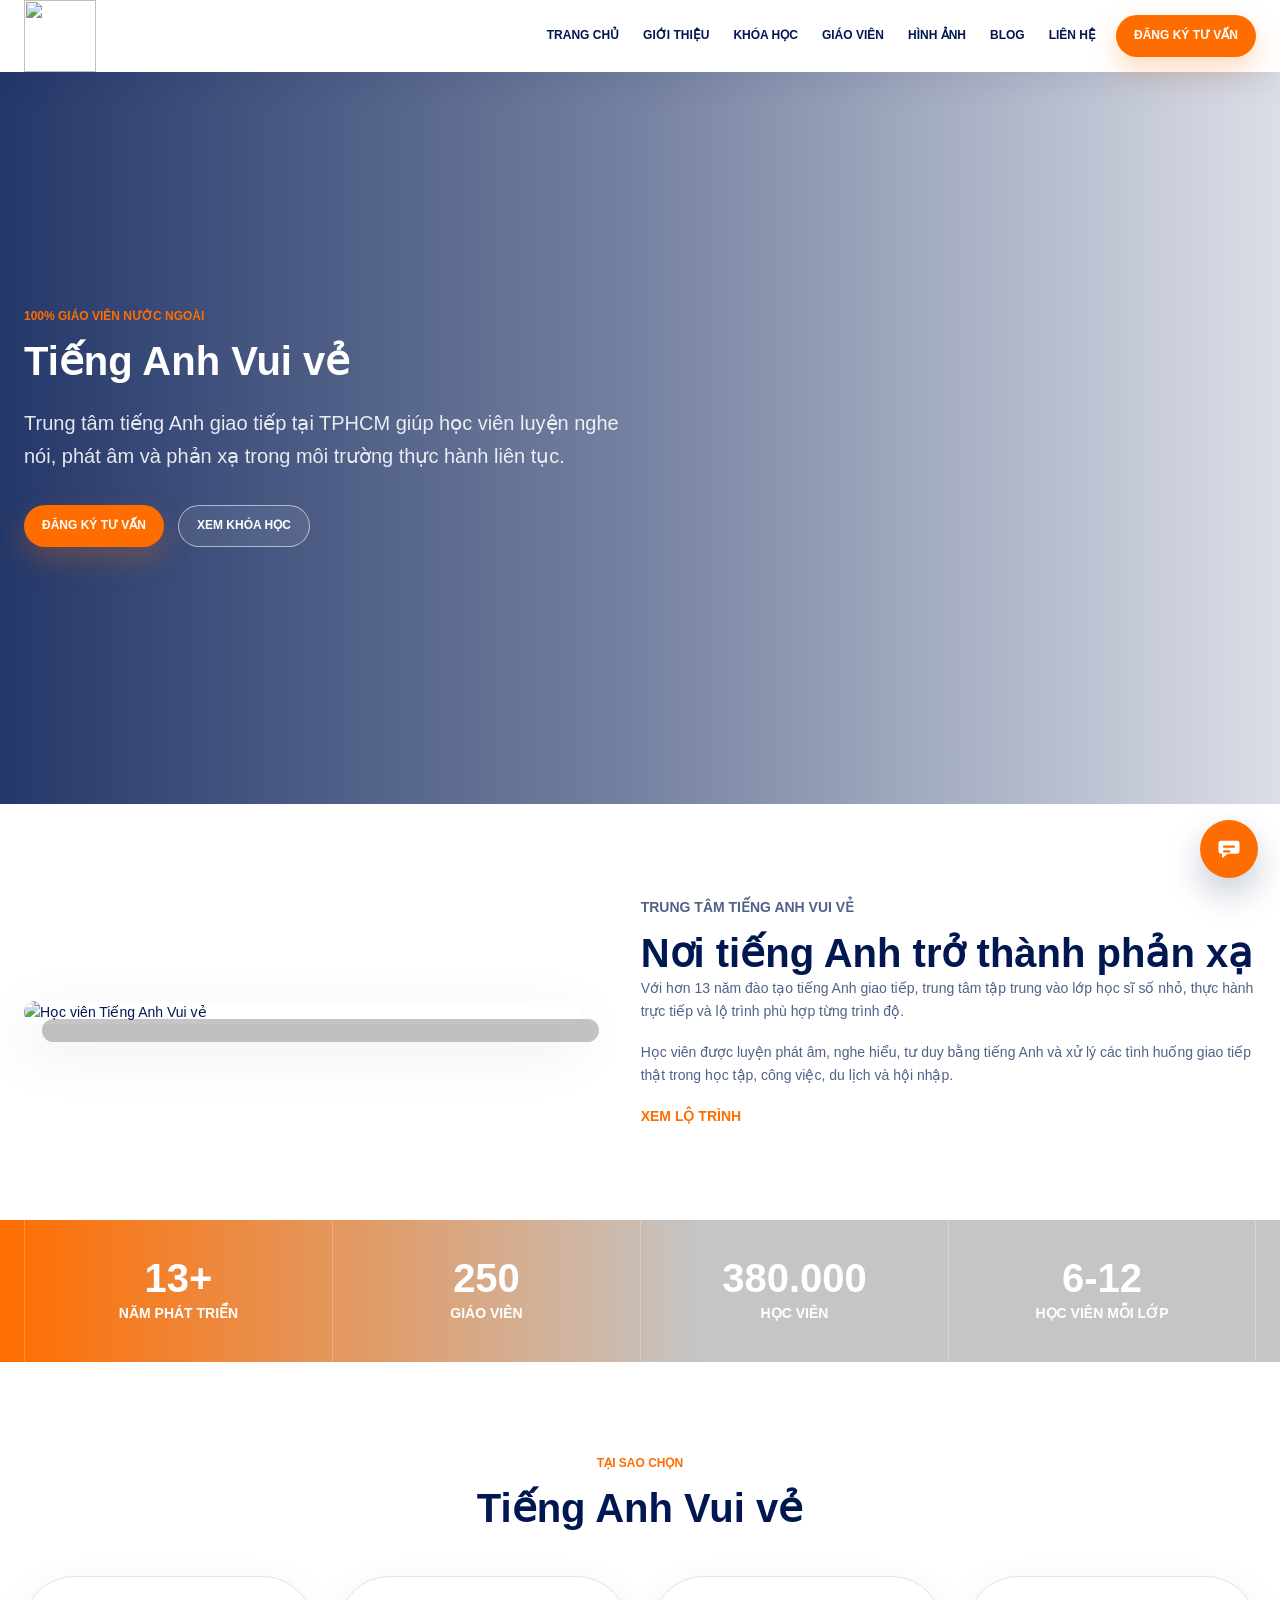
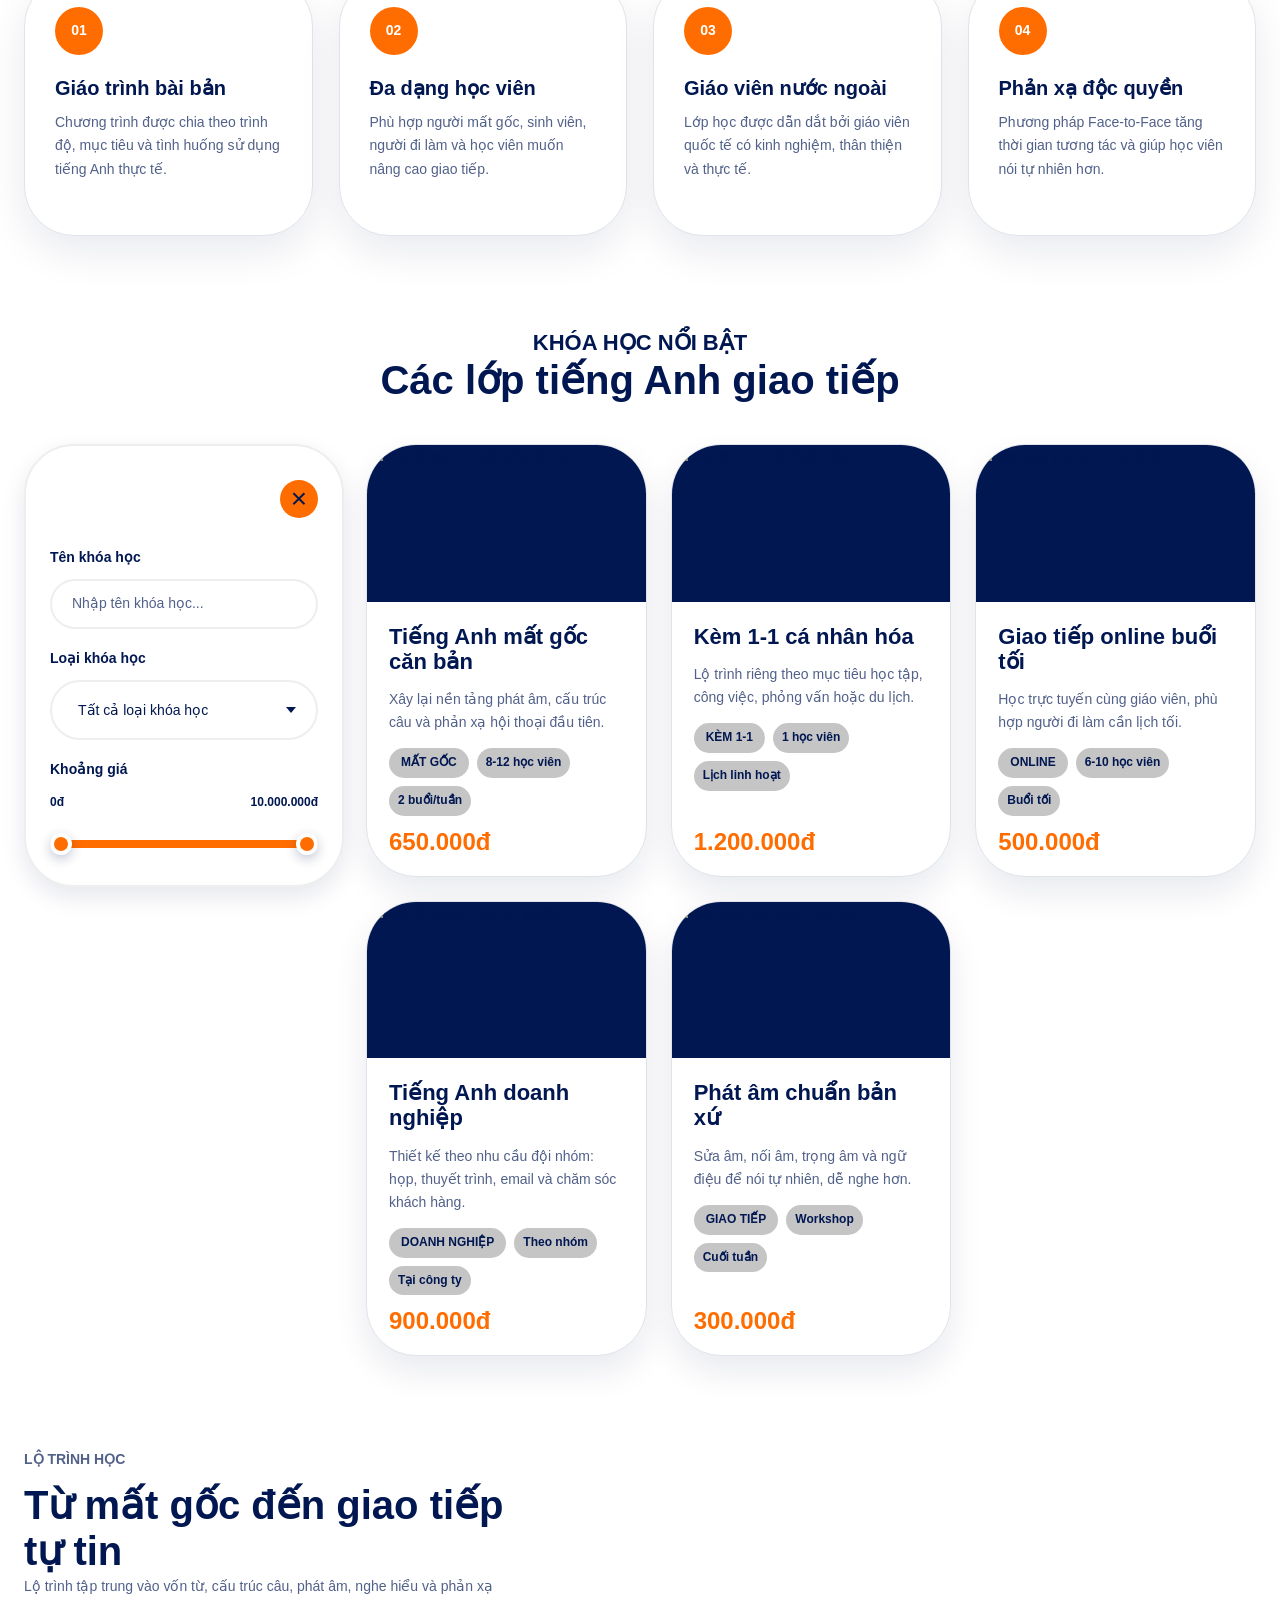
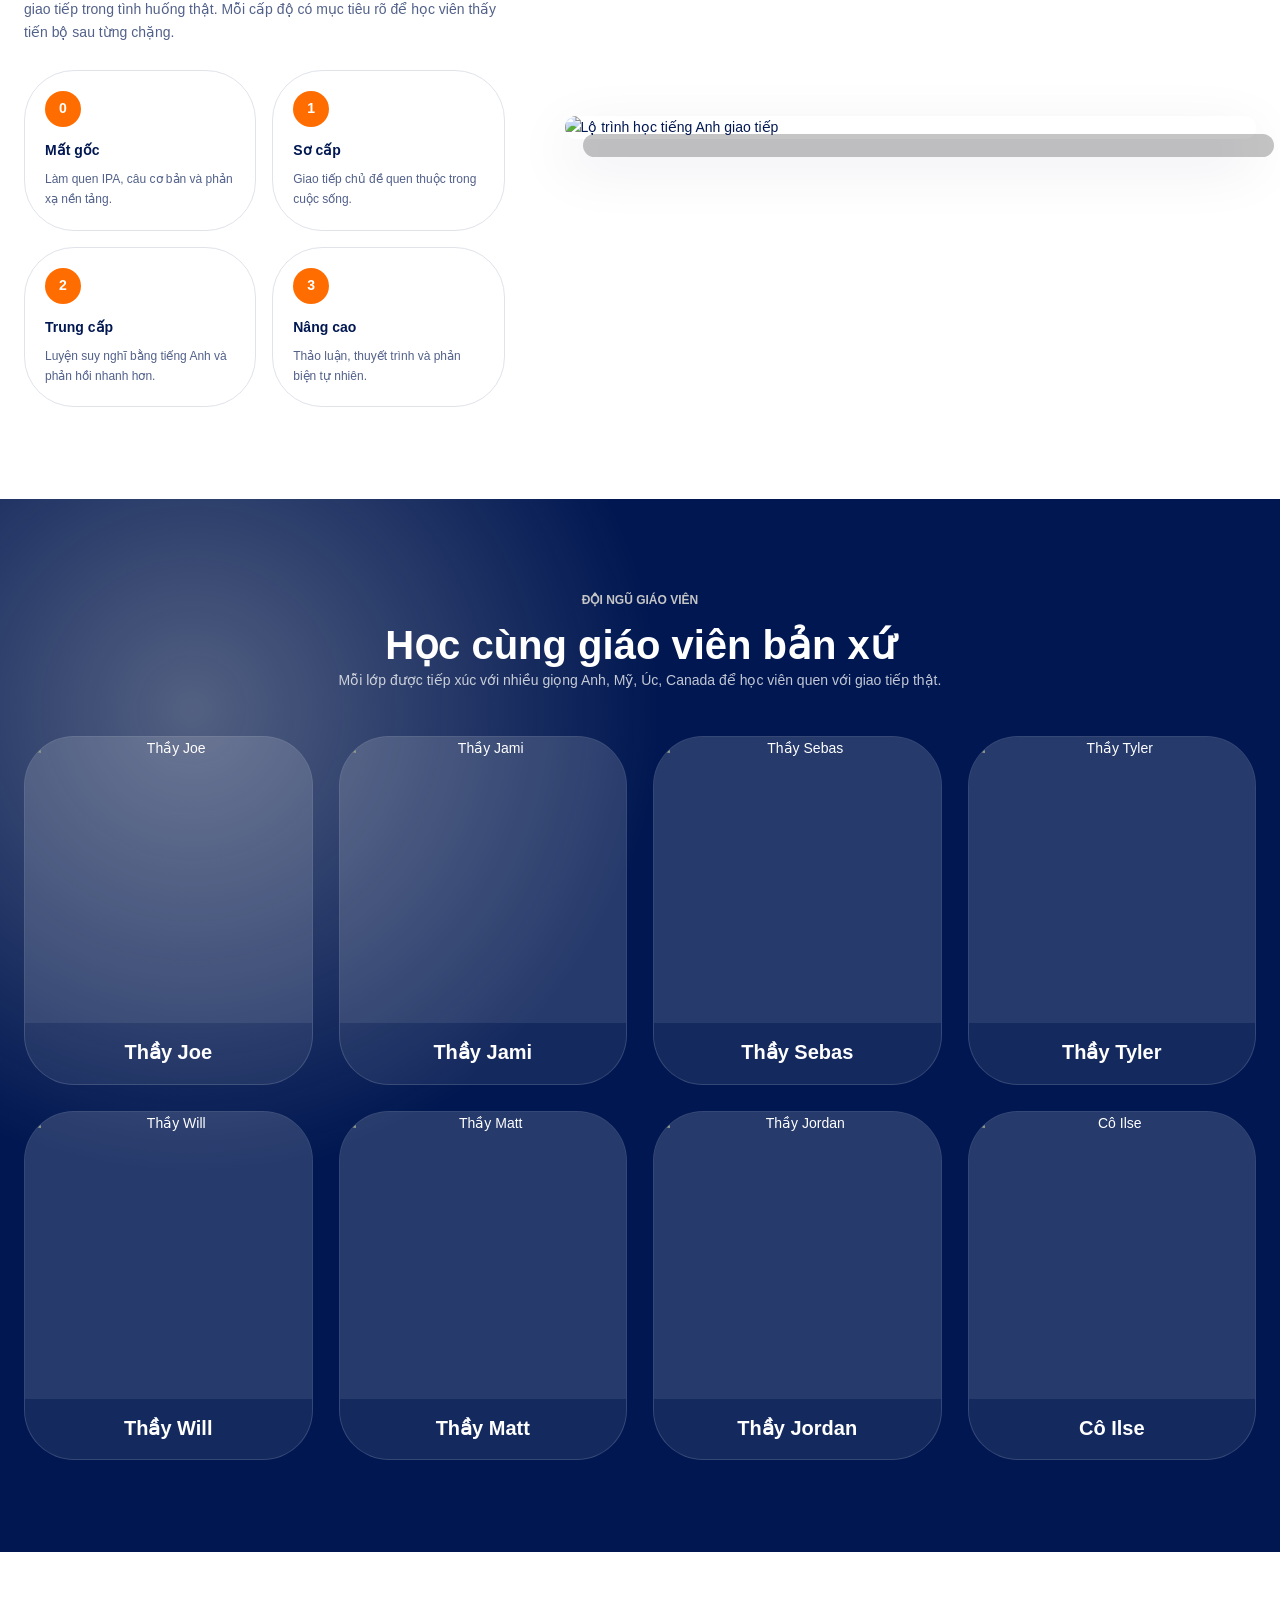
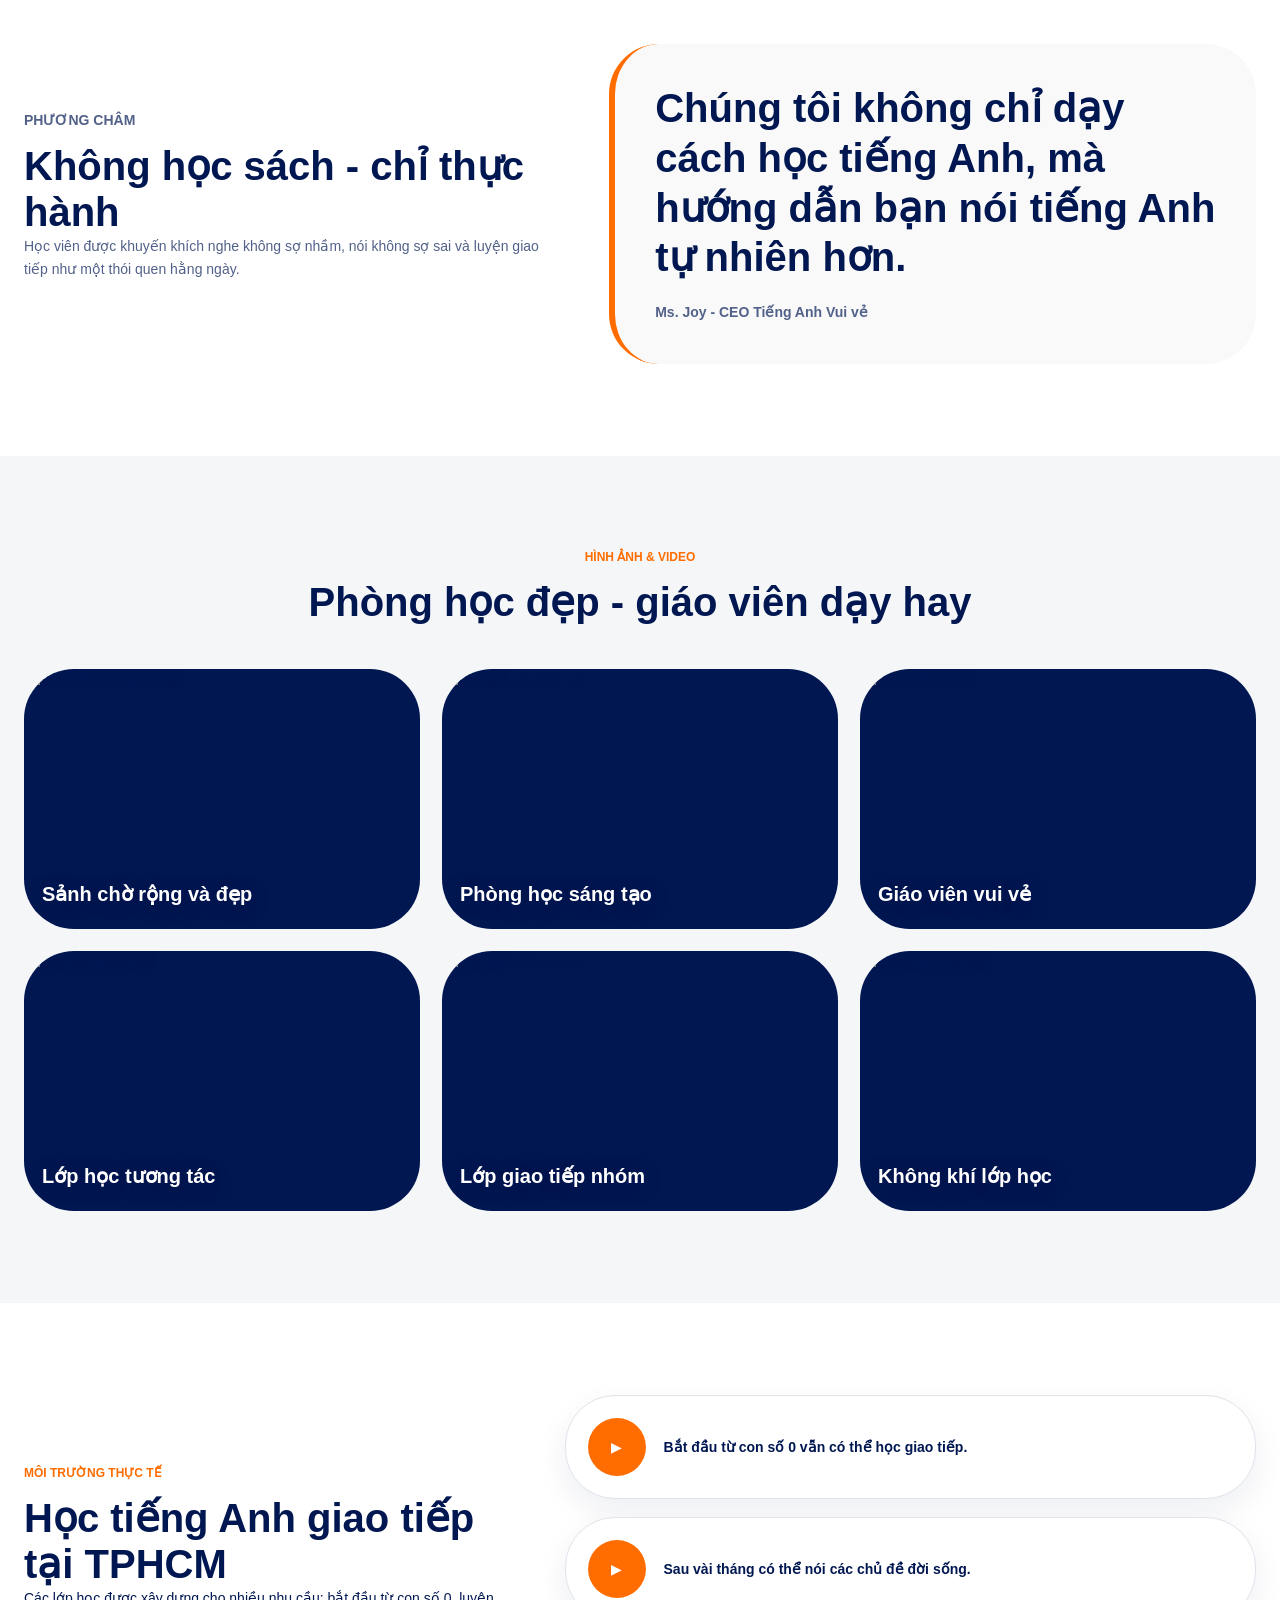
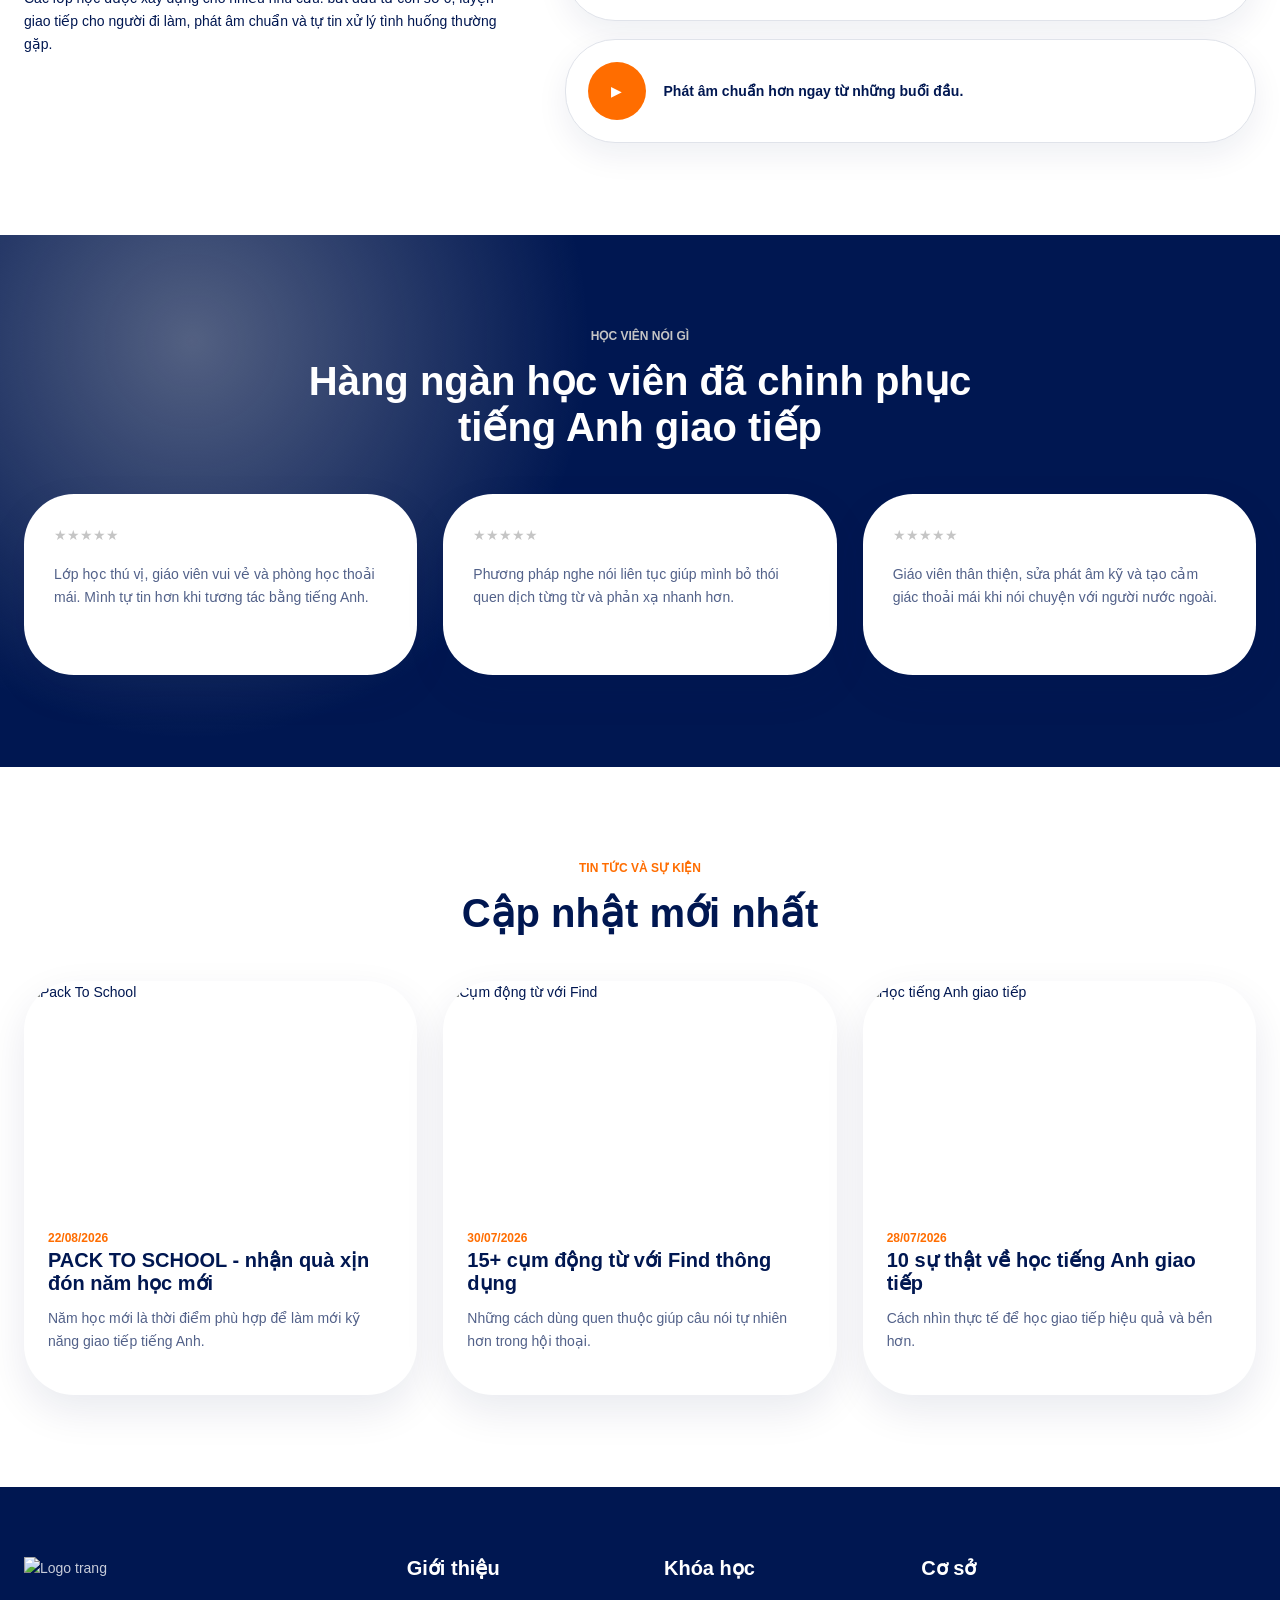
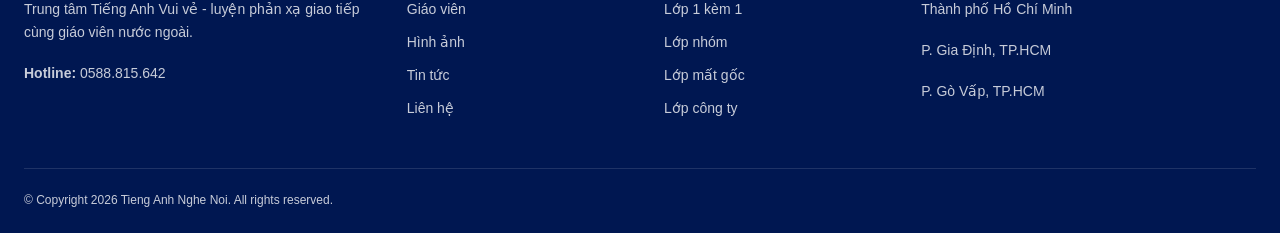
==== commit e153721c: "fix" ====
--- a/courses.html
+++ b/courses.html
@@ -1,398 +1,14 @@
-
 <!DOCTYPE html>
 <html lang="vi">
 <head>
     <meta charset="utf-8" />
     <meta name="viewport" content="width=device-width, initial-scale=1.0" />
-    <meta name="description" content="Trung t&#xE2;m ti&#x1EBF;ng Anh giao ti&#x1EBF;p t&#x1EA1;i TPHCM v&#x1EDB;i l&#x1EDB;p s&#x129; s&#x1ED1; nh&#x1ECF;, gi&#xE1;o vi&#xEA;n n&#x1B0;&#x1EDB;c ngo&#xE0;i v&#xE0; l&#x1ED9; tr&#xEC;nh luy&#x1EC7;n ph&#x1EA3;n x&#x1EA1; nghe n&#xF3;i." />
-    <title>Kh&#xF3;a h&#x1ECD;c - Ti&#x1EBF;ng Anh Vui v&#x1EBB;</title>
-        <link rel="preconnect" href="https://tienganhvuive.vn" />
-        <link rel="preconnect" href="https://res.cloudinary.com" />
-    <link rel="stylesheet" href="LandingEn/wwwroot/lib/bootstrap/dist/css/bootstrap.min.css" />
-    <link rel="stylesheet" href="LandingEn/wwwroot/css/typography.css?v=4etvDH6-shuMDyziEBqP0lnq5e_6v0TZ4nw8oBdQ0dU" />
-    <link rel="stylesheet" href="LandingEn/wwwroot/css/site.css?v=85vBg7sgLcY0kNnCf492U_CWwC5AOQBlbFiXB572yCE" />
-    <link rel="stylesheet" href="LandingEn/wwwroot/css/popups.css?v=ZS5tEaWZCQXdr45SMygAqDBMIy8T5Eso2tAUrZI_Wzs" />
-    
-    <link rel="stylesheet" href="LandingEn/wwwroot/css/Course.css?v=cexwVl7jRIns7R_e5esOS1dRqHcBjhzxTG322VKYxGQ" />
-
+    <meta http-equiv="refresh" content="0; url=index.html#courses" />
+    <title>Khóa học - Tiếng Anh Vui vẻ</title>
+    <link rel="canonical" href="index.html#courses" />
 </head>
 <body>
-<header b-z2j7jse0i2 class="site-header">
-    <nav b-z2j7jse0i2 class="main-nav" aria-label="&#x110;i&#x1EC1;u h&#x1B0;&#x1EDB;ng ch&#xED;nh">
-        <div b-z2j7jse0i2 class="page-shell main-nav__inner">
-            <a b-z2j7jse0i2 class="brand" href="./" aria-label="Ti&#x1EBF;ng Anh Vui v&#x1EBB;">
-                <img b-z2j7jse0i2 src="https://res.cloudinary.com/dfzck0syr/image/upload/v1773413645/Unity_logo_jspj6u.png" alt="" />
-            </a>
-            <input b-z2j7jse0i2 class="nav-toggle" type="checkbox" id="nav-toggle" aria-label="M&#x1EDF; menu" />
-            <label b-z2j7jse0i2 class="nav-toggle-label" for="nav-toggle" aria-hidden="true">
-                <span b-z2j7jse0i2></span>
-                <span b-z2j7jse0i2></span>
-                <span b-z2j7jse0i2></span>
-            </label>
-            <div b-z2j7jse0i2 class="nav-links">
-                    <a b-z2j7jse0i2 href="./#home">Trang ch&#x1EE7;</a>
-                    <a b-z2j7jse0i2 href="./#intro">Gi&#x1EDB;i thi&#x1EC7;u</a>
-                    <a b-z2j7jse0i2 href="courses.html">Kh&#xF3;a h&#x1ECD;c</a>
-                    <a b-z2j7jse0i2 href="./#teachers">Gi&#xE1;o vi&#xEA;n</a>
-                    <a b-z2j7jse0i2 href="./#gallery">H&#xEC;nh &#x1EA3;nh</a>
-                    <a b-z2j7jse0i2 href="./#news">Blog</a>
-                    <a b-z2j7jse0i2 href="./#contact">Li&#xEA;n h&#x1EC7;</a>
-            </div>
-                <a b-z2j7jse0i2 class="nav-cta" href="./#test-popup" data-test-trigger>&#x110;&#x1EB7;t l&#x1ECB;ch test</a>
-        </div>
-    </nav>
-</header>
-
-<main b-z2j7jse0i2>
-    
-
-
-<section class="courses-page">
-    <div class="page-shell">
-        <header class="courses-page__heading">
-        </header>
-
-        <div class="courses-page__workspace" data-course-layout>
-        <form class="course-filter" data-course-filter>
-            <div class="course-filter__header">
-                <button class="course-filter__close" type="button" aria-label="T&#7841;m &#273;&#243;ng b&#7843;ng l&#7885;c" aria-expanded="true" data-course-filter-close>&times;</button>
-            </div>
-            <label class="course-filter__field course-filter__field--wide">
-                <span>Tên khóa học</span>
-                <input type="search" name="courseName" placeholder="Nhập tên khóa học..." autocomplete="off" />
-            </label>
-            <label class="course-filter__field">
-                <span>Lo&#7841;i kh&#243;a h&#7885;c</span>
-                <div class="course-type-field" data-course-type-select>
-                    <button class="course-type-field__trigger" type="button" aria-expanded="false">
-                        <span>T&#7845;t c&#7843; lo&#7841;i kh&#243;a h&#7885;c</span>
-                        <span class="course-type-field__caret"></span>
-                    </button>
-                    <input type="hidden" name="courseType" value="" />
-                    <div class="course-type-field__dropdown">
-                        <button type="button" data-value="">T&#7845;t c&#7843; lo&#7841;i kh&#243;a h&#7885;c</button>
-                        <button type="button" data-value="giao-tiep">Giao ti&#7871;p</button>
-                        <button type="button" data-value="kem-1-1">K&#232;m 1-1</button>
-                        <button type="button" data-value="mat-goc">M&#7845;t g&#7889;c</button>
-                        <button type="button" data-value="online">Online</button>
-                        <button type="button" data-value="doanh-nghiep">Doanh nghi&#7879;p</button>
-                    </div>
-                </div>
-            </label>
-            <div class="course-filter__field course-filter__field--wide course-filter__range-field">
-                <span>Khoảng giá</span>
-                <div class="course-price-range" data-course-price-range>
-                    <div class="course-price-range__values">
-                        <output data-course-min-price>0đ</output>
-                        <output data-course-max-price>10.000.000đ</output>
-                    </div>
-                    <div class="course-price-range__slider">
-                        <input type="range" name="minPrice" min="0" max="10000000" step="50000" value="0" aria-label="Giá thấp nhất" />
-                        <input type="range" name="maxPrice" min="0" max="10000000" step="50000" value="10000000" aria-label="Giá cao nhất" />
-                    </div>
-                </div>
-            </div>
-        </form>
-
-        <div class="course-results">
-            <button class="course-filter-toggle" type="button" aria-label="M&#7903; b&#7843;ng l&#7885;c" aria-expanded="false" data-course-filter-open hidden>
-                <img src="LandingEn/wwwroot/img/filter-button.svg" alt="" />
-            </button>
-
-        <div class="course-list" data-course-list>
-                <article class="course-list__card"
-                         data-course-card
-                         data-title="Ti&#x1EBF;ng Anh m&#x1EA5;t g&#x1ED1;c c&#x103;n b&#x1EA3;n"
-                         data-type="mat-goc"
-                         data-price="650000"
-                         data-course-video="https://www.youtube-nocookie.com/embed/videoseries?list=PL4dsuY41Ze_Mjm-L0pfLfeEwmZFC5w-U7"
-                         data-course-detail="Ti&#x1EBF;ng Anh m&#x1EA5;t g&#x1ED1;c c&#x103;n b&#x1EA3;n &#x111;&#x1B0;&#x1EE3;c thi&#x1EBF;t k&#x1EBF; &#x111;&#x1EC3; gi&#xFA;p h&#x1ECD;c vi&#xEA;n x&#xE2;y l&#x1EA1;i n&#x1EC1;n t&#x1EA3;ng ph&#xE1;t &#xE2;m, c&#x1EA5;u tr&#xFA;c c&#xE2;u v&#xE0; ph&#x1EA3;n x&#x1EA1; h&#x1ED9;i tho&#x1EA1;i theo t&#x1EEB;ng b&#x1B0;&#x1EDB;c."
-                         data-course-audience="8-12 h&#x1ECD;c vi&#xEA;n"
-                         data-course-schedule="2 bu&#x1ED5;i/tu&#x1EA7;n"
-                         data-course-roadmap="Ki&#x1EC3;m tra &#x111;&#x1EA7;u v&#xE0;o, c&#x1EE7;ng c&#x1ED1; ph&#xE1;t &#xE2;m v&#xE0; m&#x1EAB;u c&#xE2;u n&#x1EC1;n t&#x1EA3;ng, luy&#x1EC7;n h&#x1ED9;i tho&#x1EA1;i ng&#x1EAF;n r&#x1ED3;i theo d&#xF5;i ti&#x1EBF;n &#x111;&#x1ED9; trong su&#x1ED1;t kh&#xF3;a h&#x1ECD;c.">
-                    <img src="https://tienganhnghenoi.vn/wp-content/uploads/2025/11/lop-nhom-vuong-1-min.jpg" alt="L&#x1EDB;p ti&#x1EBF;ng Anh m&#x1EA5;t g&#x1ED1;c c&#x103;n b&#x1EA3;n" />
-                    <div class="course-list__body">
-                        <h2>Ti&#x1EBF;ng Anh m&#x1EA5;t g&#x1ED1;c c&#x103;n b&#x1EA3;n</h2>
-                        <p>X&#xE2;y l&#x1EA1;i n&#x1EC1;n t&#x1EA3;ng ph&#xE1;t &#xE2;m, c&#x1EA5;u tr&#xFA;c c&#xE2;u v&#xE0; ph&#x1EA3;n x&#x1EA1; h&#x1ED9;i tho&#x1EA1;i &#x111;&#x1EA7;u ti&#xEA;n.</p>
-                        <div class="course-list__meta">
-                            <span class="course-list__tag">M&#x1EA5;t g&#x1ED1;c</span>
-                            <span>8-12 h&#x1ECD;c vi&#xEA;n</span>
-                            <span>2 bu&#x1ED5;i/tu&#x1EA7;n</span>
-                        </div>
-                        <strong>650.000&#x111;</strong>
-                        <a data-test-trigger href="./#test-popup">Đăng ký test</a>
-                    </div>
-                </article>
-                <article class="course-list__card"
-                         data-course-card
-                         data-title="K&#xE8;m 1-1 c&#xE1; nh&#xE2;n h&#xF3;a"
-                         data-type="kem-1-1"
-                         data-price="1200000"
-                         data-course-video="https://www.youtube-nocookie.com/embed/videoseries?list=PL4dsuY41Ze_MZ7yAhcn4vQ2t7-CMDKwFk"
-                         data-course-detail="K&#xE8;m 1-1 c&#xE1; nh&#xE2;n h&#xF3;a t&#x1EAD;p trung v&#xE0;o m&#x1EE5;c ti&#xEA;u ri&#xEA;ng c&#x1EE7;a t&#x1EEB;ng h&#x1ECD;c vi&#xEA;n, t&#x1EEB; giao ti&#x1EBF;p c&#xF4;ng vi&#x1EC7;c &#x111;&#x1EBF;n ph&#x1ECF;ng v&#x1EA5;n, du l&#x1ECB;ch ho&#x1EB7;c h&#x1ECD;c t&#x1EAD;p."
-                         data-course-audience="1 h&#x1ECD;c vi&#xEA;n"
-                         data-course-schedule="L&#x1ECB;ch linh ho&#x1EA1;t"
-                         data-course-roadmap="Ki&#x1EC3;m tra &#x111;&#x1EA7;u v&#xE0;o, x&#xE2;y l&#x1ED9; tr&#xEC;nh c&#xE1; nh&#xE2;n, h&#x1ECD;c theo m&#x1EE5;c ti&#xEA;u &#x1B0;u ti&#xEA;n v&#xE0; &#x111;i&#x1EC1;u ch&#x1EC9;nh ti&#x1EBF;n &#x111;&#x1ED9; sau t&#x1EEB;ng giai &#x111;o&#x1EA1;n.">
-                    <img src="https://tienganhnghenoi.vn/wp-content/uploads/2025/11/lop-online-web-min.jpg" alt="L&#x1EDB;p k&#xE8;m 1-1 c&#xE1; nh&#xE2;n h&#xF3;a" />
-                    <div class="course-list__body">
-                        <h2>K&#xE8;m 1-1 c&#xE1; nh&#xE2;n h&#xF3;a</h2>
-                        <p>L&#x1ED9; tr&#xEC;nh ri&#xEA;ng theo m&#x1EE5;c ti&#xEA;u h&#x1ECD;c t&#x1EAD;p, c&#xF4;ng vi&#x1EC7;c, ph&#x1ECF;ng v&#x1EA5;n ho&#x1EB7;c du l&#x1ECB;ch.</p>
-                        <div class="course-list__meta">
-                            <span class="course-list__tag">K&#xE8;m 1-1</span>
-                            <span>1 h&#x1ECD;c vi&#xEA;n</span>
-                            <span>L&#x1ECB;ch linh ho&#x1EA1;t</span>
-                        </div>
-                        <strong>1.200.000&#x111;</strong>
-                        <a data-test-trigger href="./#test-popup">Đăng ký test</a>
-                    </div>
-                </article>
-                <article class="course-list__card"
-                         data-course-card
-                         data-title="Giao ti&#x1EBF;p online bu&#x1ED5;i t&#x1ED1;i"
-                         data-type="online giao-tiep"
-                         data-price="500000"
-                         data-course-video="https://www.youtube-nocookie.com/embed/videoseries?list=PL4dsuY41Ze_PDaXlrbOLzGvwVs42DECww"
-                         data-course-detail="Giao ti&#x1EBF;p online bu&#x1ED5;i t&#x1ED1;i ph&#xF9; h&#x1EE3;p h&#x1ECD;c vi&#xEA;n b&#x1EAD;n ban ng&#xE0;y nh&#x1B0;ng v&#x1EAB;n c&#x1EA7;n luy&#x1EC7;n nghe n&#xF3;i &#x111;&#x1EC1;u &#x111;&#x1EB7;n v&#x1EDB;i gi&#xE1;o vi&#xEA;n."
-                         data-course-audience="6-10 h&#x1ECD;c vi&#xEA;n"
-                         data-course-schedule="Bu&#x1ED5;i t&#x1ED1;i"
-                         data-course-roadmap="Ki&#x1EC3;m tra &#x111;&#x1EA7;u v&#xE0;o, h&#x1ECD;c tr&#x1EF1;c tuy&#x1EBF;n theo ch&#x1EE7; &#x111;&#x1EC1; giao ti&#x1EBF;p, luy&#x1EC7;n ph&#x1EA3;n x&#x1EA1; n&#xF3;i v&#xE0; nh&#x1EAD;n g&#xF3;p &#xFD; sau t&#x1EEB;ng bu&#x1ED5;i.">
-                    <img src="https://tienganhnghenoi.vn/wp-content/uploads/2025/02/lop-q10-9-min.jpg" alt="L&#x1EDB;p giao ti&#x1EBF;p online bu&#x1ED5;i t&#x1ED1;i" />
-                    <div class="course-list__body">
-                        <h2>Giao ti&#x1EBF;p online bu&#x1ED5;i t&#x1ED1;i</h2>
-                        <p>H&#x1ECD;c tr&#x1EF1;c tuy&#x1EBF;n c&#xF9;ng gi&#xE1;o vi&#xEA;n, ph&#xF9; h&#x1EE3;p ng&#x1B0;&#x1EDD;i &#x111;i l&#xE0;m c&#x1EA7;n l&#x1ECB;ch t&#x1ED1;i.</p>
-                        <div class="course-list__meta">
-                            <span class="course-list__tag">Online</span>
-                            <span>6-10 h&#x1ECD;c vi&#xEA;n</span>
-                            <span>Bu&#x1ED5;i t&#x1ED1;i</span>
-                        </div>
-                        <strong>500.000&#x111;</strong>
-                        <a data-test-trigger href="./#test-popup">Đăng ký test</a>
-                    </div>
-                </article>
-                <article class="course-list__card"
-                         data-course-card
-                         data-title="Ti&#x1EBF;ng Anh doanh nghi&#x1EC7;p"
-                         data-type="doanh-nghiep giao-tiep"
-                         data-price="900000"
-                         data-course-video="https://www.youtube-nocookie.com/embed/videoseries?list=PL4dsuY41Ze_NzvQXS9hD1SAlBavm_7nXA"
-                         data-course-detail="Ti&#x1EBF;ng Anh doanh nghi&#x1EC7;p &#x111;&#x1B0;&#x1EE3;c thi&#x1EBF;t k&#x1EBF; theo nhu c&#x1EA7;u th&#x1EF1;c t&#x1EBF; c&#x1EE7;a &#x111;&#x1ED9;i nh&#xF3;m, t&#x1EAD;p trung v&#xE0;o t&#xEC;nh hu&#x1ED1;ng giao ti&#x1EBF;p trong c&#xF4;ng vi&#x1EC7;c."
-                         data-course-audience="Theo nh&#xF3;m"
-                         data-course-schedule="T&#x1EA1;i c&#xF4;ng ty"
-                         data-course-roadmap="Kh&#x1EA3;o s&#xE1;t nhu c&#x1EA7;u, ki&#x1EC3;m tra &#x111;&#x1EA7;u v&#xE0;o, thi&#x1EBF;t k&#x1EBF; n&#x1ED9;i dung theo nghi&#x1EC7;p v&#x1EE5; v&#xE0; b&#xE1;o c&#xE1;o ti&#x1EBF;n &#x111;&#x1ED9; &#x111;&#x1ECB;nh k&#x1EF3; cho doanh nghi&#x1EC7;p.">
-                    <img src="https://tienganhnghenoi.vn/wp-content/uploads/2023/08/lop-cong-ty-3.jpg" alt="L&#x1EDB;p ti&#x1EBF;ng Anh doanh nghi&#x1EC7;p" />
-                    <div class="course-list__body">
-                        <h2>Ti&#x1EBF;ng Anh doanh nghi&#x1EC7;p</h2>
-                        <p>Thi&#x1EBF;t k&#x1EBF; theo nhu c&#x1EA7;u &#x111;&#x1ED9;i nh&#xF3;m: h&#x1ECD;p, thuy&#x1EBF;t tr&#xEC;nh, email v&#xE0; ch&#x103;m s&#xF3;c kh&#xE1;ch h&#xE0;ng.</p>
-                        <div class="course-list__meta">
-                            <span class="course-list__tag">Doanh nghi&#x1EC7;p</span>
-                            <span>Theo nh&#xF3;m</span>
-                            <span>T&#x1EA1;i c&#xF4;ng ty</span>
-                        </div>
-                        <strong>900.000&#x111;</strong>
-                        <a data-test-trigger href="./#test-popup">Đăng ký test</a>
-                    </div>
-                </article>
-                <article class="course-list__card"
-                         data-course-card
-                         data-title="Ph&#xE1;t &#xE2;m chu&#x1EA9;n b&#x1EA3;n x&#x1EE9;"
-                         data-type="giao-tiep"
-                         data-price="300000"
-                         data-course-video="https://www.youtube-nocookie.com/embed/videoseries?list=PL4dsuY41Ze_PDaXlrbOLzGvwVs42DECww"
-                         data-course-detail="Ph&#xE1;t &#xE2;m chu&#x1EA9;n b&#x1EA3;n x&#x1EE9; gi&#xFA;p h&#x1ECD;c vi&#xEA;n s&#x1EED;a &#xE2;m, n&#x1ED1;i &#xE2;m, tr&#x1ECD;ng &#xE2;m v&#xE0; ng&#x1EEF; &#x111;i&#x1EC7;u &#x111;&#x1EC3; n&#xF3;i t&#x1EF1; nhi&#xEA;n, r&#xF5; v&#xE0; d&#x1EC5; nghe h&#x1A1;n."
-                         data-course-audience="Workshop"
-                         data-course-schedule="Cu&#x1ED1;i tu&#x1EA7;n"
-                         data-course-roadmap="Ch&#x1EA9;n &#x111;o&#xE1;n l&#x1ED7;i ph&#xE1;t &#xE2;m, luy&#x1EC7;n &#xE2;m tr&#x1ECD;ng t&#xE2;m, th&#x1EF1;c h&#xE0;nh n&#x1ED1;i &#xE2;m v&#xE0; ng&#x1EEF; &#x111;i&#x1EC7;u qua t&#xEC;nh hu&#x1ED1;ng giao ti&#x1EBF;p.">
-                    <img src="https://tienganhnghenoi.vn/wp-content/uploads/2024/12/lop-quan-10-3-min.jpg" alt="L&#x1EDB;p ph&#xE1;t &#xE2;m chu&#x1EA9;n b&#x1EA3;n x&#x1EE9;" />
-                    <div class="course-list__body">
-                        <h2>Ph&#xE1;t &#xE2;m chu&#x1EA9;n b&#x1EA3;n x&#x1EE9;</h2>
-                        <p>S&#x1EED;a &#xE2;m, n&#x1ED1;i &#xE2;m, tr&#x1ECD;ng &#xE2;m v&#xE0; ng&#x1EEF; &#x111;i&#x1EC7;u &#x111;&#x1EC3; n&#xF3;i t&#x1EF1; nhi&#xEA;n, d&#x1EC5; nghe h&#x1A1;n.</p>
-                        <div class="course-list__meta">
-                            <span class="course-list__tag">Giao ti&#x1EBF;p</span>
-                            <span>Workshop</span>
-                            <span>Cu&#x1ED1;i tu&#x1EA7;n</span>
-                        </div>
-                        <strong>300.000&#x111;</strong>
-                        <a data-test-trigger href="./#test-popup">Đăng ký test</a>
-                    </div>
-                </article>
-        </div>
-
-        <p class="course-list__empty" data-course-empty>Không tìm thấy khóa học phù hợp.</p>
-        </div>
-        </div>
-    </div>
-</section>
-
-</main>
-
-
-
-<div class="zalo-widget" data-zalo-widget>
-    <button class="zalo-widget__trigger" type="button" aria-expanded="false" aria-controls="zalo-panel" aria-label="Mở thông tin Zalo">
-        <img src="https://res.cloudinary.com/dfzck0syr/image/upload/v1788550999/zalo-1-logo_rgw9if.png" alt="Logo Zalo" />
-    </button>
-    <div class="zalo-widget__backdrop" data-zalo-close></div>
-    <section class="zalo-widget__panel" id="zalo-panel" aria-label="Thông tin Zalo">
-        <button class="floating-close" type="button" data-zalo-close aria-label="Đóng thông tin Zalo">
-            <span></span>
-            <span></span>
-        </button>
-        <div class="zalo-widget__content">
-            <div class="zalo-widget__main">
-                <div class="zalo-widget__profile">
-                    <span class="zalo-widget__avatar">
-                        <img src="https://res.cloudinary.com/dfzck0syr/image/upload/v1773413645/Unity_logo_jspj6u.png" alt="Logo popup zalo" />
-                    </span>
-                    <div>
-                        <h3>Ti&#x1EBF;ng Anh Vui v&#x1EBB; <span>✓</span></h3>
-                        <p>Gi&#xE1;o d&#x1EE5;c &amp; &#x110;&#xE0;o t&#x1EA1;o</p>
-                    </div>
-                </div>
-                <div class="zalo-widget__details">
-                    <h4>Th&#xF4;ng tin chi ti&#x1EBF;t</h4>
-                    <div class="zalo-info-row">
-                        <svg viewBox="0 0 24 24" aria-hidden="true"><path d="M12 2.75A7.25 7.25 0 0 0 4.75 10c0 5.35 6.72 10.72 7.01 10.94a.4.4 0 0 0 .48 0c.29-.22 7.01-5.59 7.01-10.94A7.25 7.25 0 0 0 12 2.75zm0 9.85A2.6 2.6 0 1 1 12 7.4a2.6 2.6 0 0 1 0 5.2z" /></svg>
-                        <p>Th&#xE0;nh ph&#x1ED1; H&#x1ED3; Ch&#xED; Minh</p>
-                    </div>
-                    <div class="zalo-info-row">
-                        <svg viewBox="0 0 24 24" aria-hidden="true"><path d="M6.7 10.8a15.1 15.1 0 0 0 6.5 6.5l2.15-2.15a1.35 1.35 0 0 1 1.37-.33c1.13.38 2.34.58 3.59.58.52 0 .94.42.94.94v3.4c0 .52-.42.94-.94.94A17.48 17.48 0 0 1 2.82 3.69c0-.52.42-.94.94-.94h3.41c.52 0 .94.42.94.94 0 1.25.2 2.46.58 3.59.15.47.03.98-.33 1.37L6.7 10.8z" /></svg>
-                        <p><a href="tel:0528815642">0528815642</a></p>
-                    </div>
-                    <div class="zalo-info-row">
-                        <svg viewBox="0 0 24 24" aria-hidden="true"><path d="M12 2.75a9.25 9.25 0 1 0 0 18.5 9.25 9.25 0 0 0 0-18.5zm.85 9.58 3.45 2.05-.76 1.28-4.19-2.49V6.8h1.5v5.53z" /></svg>
-                        <p><span>&#x111;ang c&#x1EAD;p nh&#x1EAD;t</span> · M&#x1EDF; c&#x1EED;a l&#xFA;c 09:00</p>
-                    </div>
-                    <div class="zalo-info-row">
-                        <svg viewBox="0 0 24 24" aria-hidden="true"><path d="M12 3.25 3.25 10.7l1 1.18 1.38-1.17v8.54h5.12v-5h2.5v5h5.12v-8.54l1.38 1.17 1-1.18L12 3.25z" /></svg>
-                        <p><a href="https://tienganhvuive.vn" target="_blank" rel="noopener">https://tienganhvuive.vn</a></p>
-                    </div>
-                </div>
-                <p class="zalo-widget__intro">V&#x1EDB;i nhi&#x1EC1;u n&#x103;m kinh nghi&#x1EC7;m trong l&#x129;nh v&#x1EF1;c &#x111;&#xE0;o t&#x1EA1;o ti&#x1EBF;ng Anh chu&#x1EA9;n b&#x1EA3;n ng&#x1EEF; t&#x1EA1;i Vi&#x1EC7;t Nam, Trung T&#xE2;m Ti&#x1EBF;ng Anh Vui v&#x1EBB; l&#xE0; m&#x1ED9;t trong nh&#x1EEF;ng &#x111;&#x1A1;n v&#x1ECB; ti&#xEA;n phong mang &#x111;&#x1EBF;n n&#x1EC1;n t&#x1EA3;ng m&#xF4;i tr&#x1B0;&#x1EDD;ng giao ti&#x1EBF;p v&#x1EDB;i gi&#xE1;o vi&#xEA;n n&#x1B0;&#x1EDB;c ngo&#xE0;i.</p>
-            </div>
-            <div class="zalo-widget__qr">
-                <img src="https://res.cloudinary.com/dfzck0syr/image/upload/v1788551377/me_zalo_toyx50.jpg" alt="QR Zalo" />
-                <span>M&#x1EDF; Zalo, b&#x1EA5;m qu&#xE9;t QR &#x111;&#x1EC3; qu&#xE9;t v&#xE0; xem tr&#xEA;n &#x111;i&#x1EC7;n tho&#x1EA1;i</span>
-            </div>
-        </div>
-    </section>
-</div>
-
-<div class="quick-chat" data-quick-chat>
-    <div class="quick-chat__menu" aria-label="Tùy chọn liên hệ nhanh">
-        <a class="quick-chat__item quick-chat__item--phone" href="tel:0528815642" aria-label="Gọi điện">
-            <svg viewBox="0 0 24 24" aria-hidden="true"><path d="M6.62 10.79c1.44 2.83 3.76 5.14 6.59 6.59l2.2-2.2c.3-.3.73-.39 1.12-.27 1.2.39 2.49.59 3.82.59.36 0 .65.29.65.65V20c0 .36-.29.65-.65.65C11.53 20.65 3.35 12.47 3.35 3.65 3.35 3.29 3.64 3 4 3h3.85c.36 0 .65.29.65.65 0 1.33.2 2.62.59 3.82.12.39.03.82-.27 1.12l-2.2 2.2z" /></svg>
-            <span>Hotline</span>
-        </a>
-        <a class="quick-chat__item quick-chat__item--messenger" href="https://m.me/tienganhvuive" target="_blank" rel="noopener" aria-label="Facebook Messenger">
-            <svg viewBox="0 0 24 24" aria-hidden="true"><path d="M12 2C6.48 2 2 6.14 2 11.25c0 2.91 1.45 5.51 3.72 7.2V22l3.4-1.87c.91.25 1.88.38 2.88.38 5.52 0 10-4.14 10-9.26S17.52 2 12 2zm.97 12.46-2.55-2.72-4.98 2.72 5.47-5.82 2.61 2.72 4.92-2.72-5.47 5.82z" /></svg>
-            <span>Messenger</span>
-        </a>
-        <a class="quick-chat__item quick-chat__item--facebook" href="https://www.facebook.com/tienganhvuive/" target="_blank" rel="noopener" aria-label="Facebook">
-            <svg viewBox="0 0 24 24" aria-hidden="true"><path d="M13.4 21v-7.7h2.6l.4-3h-3V8.35c0-.87.24-1.46 1.49-1.46h1.59V4.2c-.27-.04-1.22-.12-2.32-.12-2.3 0-3.88 1.4-3.88 3.98v2.22H7.7v3h2.58V21h3.12z" /></svg>
-            <span>Facebook</span>
-        </a>
-        <a class="quick-chat__item quick-chat__item--mail" href="mailto:tienganhvuive@gmail.com" aria-label="Email">
-            <svg viewBox="0 0 24 24" aria-hidden="true"><path d="M4 5h16c.55 0 1 .45 1 1v12c0 .55-.45 1-1 1H4c-.55 0-1-.45-1-1V6c0-.55.45-1 1-1zm8 7.35L5.34 7H5v10h14V7h-.34L12 12.35zM6.86 7 12 11.1 17.14 7H6.86z" /></svg>
-            <span>Email</span>
-        </a>
-    </div>
-    <button class="quick-chat__trigger" type="button" aria-expanded="false" aria-label="Mở tùy chọn liên hệ">
-        <svg class="quick-chat__icon quick-chat__icon--chat" viewBox="0 0 24 24" aria-hidden="true"><path d="M5 5h14c1.1 0 2 .9 2 2v7c0 1.1-.9 2-2 2h-8l-5 4v-4H5c-1.1 0-2-.9-2-2V7c0-1.1.9-2 2-2zm2 4v2h10V9H7zm0 4v2h6v-2H7z" /></svg>
-        <svg class="quick-chat__icon quick-chat__icon--close" viewBox="0 0 24 24" aria-hidden="true"><path d="M6.4 5 12 10.6 17.6 5 19 6.4 13.4 12 19 17.6 17.6 19 12 13.4 6.4 19 5 17.6 10.6 12 5 6.4 6.4 5z" /></svg>
-    </button>
-</div>
-
-<div class="test-modal" id="test-popup" data-test-modal aria-hidden="true">
-    <div class="test-modal__backdrop" data-test-close></div>
-    <section class="test-modal__panel" role="dialog" aria-modal="true" aria-labelledby="test-modal-title">
-        <button class="floating-close" type="button" data-test-close aria-label="Đóng popup đăng ký test">
-            <span></span>
-            <span></span>
-        </button>
-        <div class="test-modal__register">
-        <h2 id="test-modal-title">Đăng Ký Test Trình Độ Miễn Phí</h2>
-        <p>Đăng ký Test trình độ Miễn Phí cùng Giáo Viên Bản Xứ tại Ti&#x1EBF;ng Anh Vui v&#x1EBB;</p>
-        <form class="test-form" novalidate>
-            <label class="test-field" data-field="fullName">
-                <span>Họ Tên *</span>
-                <input type="text" name="fullName" autocomplete="name" placeholder="Họ Tên *" required />
-                <em class="field-error">Trường này là bắt buộc</em>
-            </label>
-            <label class="test-field" data-field="phone">
-                <span>Số Điện Thoại *</span>
-                <div class="phone-field" data-country-select>
-                    <button class="phone-field__country" type="button" aria-expanded="false" aria-label="Chọn quốc gia">
-                        <span class="phone-field__flag">VN</span>
-                        <span class="phone-field__caret"></span>
-                    </button>
-                    <div class="phone-field__input">
-                        <span>Số Điện Thoại *</span>
-                        <input type="tel" name="phone" autocomplete="tel" placeholder="+84 000 000 000" required />
-                    </div>
-                    <input type="hidden" name="countryCode" value="+84" />
-                    <div class="phone-field__dropdown">
-                        <div class="phone-field__search">
-                            <span>⌕</span>
-                            <input type="search" placeholder="Tìm kiếm quốc gia..." aria-label="Tìm kiếm quốc gia" />
-                        </div>
-                        <button type="button" data-code="+84" data-flag="VN"><span>Việt Nam</span><em>(+84)</em></button>
-                        <button type="button" data-code="+44" data-flag="UK"><span>Vương quốc Anh</span><em>(+44)</em></button>
-                    </div>
-                </div>
-                <em class="field-error">Trường này là bắt buộc</em>
-            </label>
-            <fieldset class="test-field" data-field="location">
-                <legend>Bạn có thể học ở cơ sở nào? *</legend>
-                <div class="test-form__locations">
-                    <label><input type="radio" name="location" value="Quận 10" required /> <span>Quận 10</span></label>
-                    <label><input type="radio" name="location" value="Bình Thạnh" /> <span>Bình Thạnh</span></label>
-                    <label><input type="radio" name="location" value="Gò Vấp" /> <span>Gò Vấp</span></label>
-                </div>
-                <em class="field-error">Trường này là bắt buộc</em>
-            </fieldset>
-            <label class="test-field" data-field="need">
-                <span>Nhu cầu học tiếng Anh của bạn</span>
-                <div class="need-field" data-need-select>
-                    <button class="need-field__trigger" type="button" aria-expanded="false">
-                        <span>Nhu cầu học tiếng Anh của bạn</span>
-                        <span class="need-field__caret"></span>
-                    </button>
-                    <input type="hidden" name="need" value="" />
-                    <div class="need-field__dropdown">
-                        <button type="button" data-value="Lớp Mất Gốc">Lớp Mất Gốc</button>
-                        <button type="button" data-value="Lớp Giao Tiếp Nhóm">Lớp Giao Tiếp Nhóm</button>
-                        <button type="button" data-value="Lớp 1 Kèm 1 (Online/Offline)">Lớp 1 Kèm 1 (Online/Offline)</button>
-                        <button type="button" data-value="Lớp Thiếu Niên (10-15 Tuổi)">Lớp Thiếu Niên (10-15 Tuổi)</button>
-                    </div>
-                </div>
-                <em class="field-error">Trường này là bắt buộc</em>
-            </label>
-            <button type="submit">Đăng ký</button>
-            <p class="form-error-summary">Vui lòng điền vào tất cả các trường bắt buộc</p>
-        </form>
-        </div>
-        <div class="test-modal__success" aria-live="polite" aria-hidden="true">
-            <h2>Thành công</h2>
-            <div class="test-success__actions">
-                <button class="test-success__button test-success__button--zalo" type="button" data-test-contact="zalo" aria-label="Mở Zalo">
-                    <img src="https://res.cloudinary.com/dfzck0syr/image/upload/v1788550999/zalo-1-logo_rgw9if.png" alt="Logo Zalo" />
-                </button>
-                <button class="test-success__button test-success__button--messenger" type="button" data-test-contact="messenger" aria-label="Mở Messenger">
-                    <svg viewBox="0 0 24 24" aria-hidden="true"><path d="M12 2C6.48 2 2 6.14 2 11.25c0 2.91 1.45 5.51 3.72 7.2V22l3.4-1.87c.91.25 1.88.38 2.88.38 5.52 0 10-4.14 10-9.26S17.52 2 12 2zm.97 12.46-2.55-2.72-4.98 2.72 5.47-5.82 2.61 2.72 4.92-2.72-5.47 5.82z" /></svg>
-                </button>
-                <button class="test-success__button test-success__button--mail" type="button" data-test-contact="mail" aria-label="Mở Mail">
-                    <svg viewBox="0 0 24 24" aria-hidden="true"><path d="M4 5h16c.55 0 1 .45 1 1v12c0 .55-.45 1-1 1H4c-.55 0-1-.45-1-1V6c0-.55.45-1 1-1zm8 7.35L5.34 7H5v10h14V7h-.34L12 12.35zM6.86 7 12 11.1 17.14 7H6.86z" /></svg>
-                </button>
-            </div>
-        </div>
-    </section>
-</div>
-
-
-<script src="LandingEn/wwwroot/lib/jquery/dist/jquery.min.js"></script>
-<script src="LandingEn/wwwroot/lib/bootstrap/dist/js/bootstrap.bundle.min.js"></script>
-<script>window.LANDINGEN_STATIC_SITE = true;</script>
-<script src="LandingEn/wwwroot/js/site.js?v=ZHbkGyqnZZeMD0OLZimg5YY1vYtOe0P2uBZOkkKaVDI"></script>
-
+    <script>window.location.replace("index.html#courses");</script>
+    <p><a href="index.html#courses">Xem khóa học</a></p>
 </body>
 </html>
